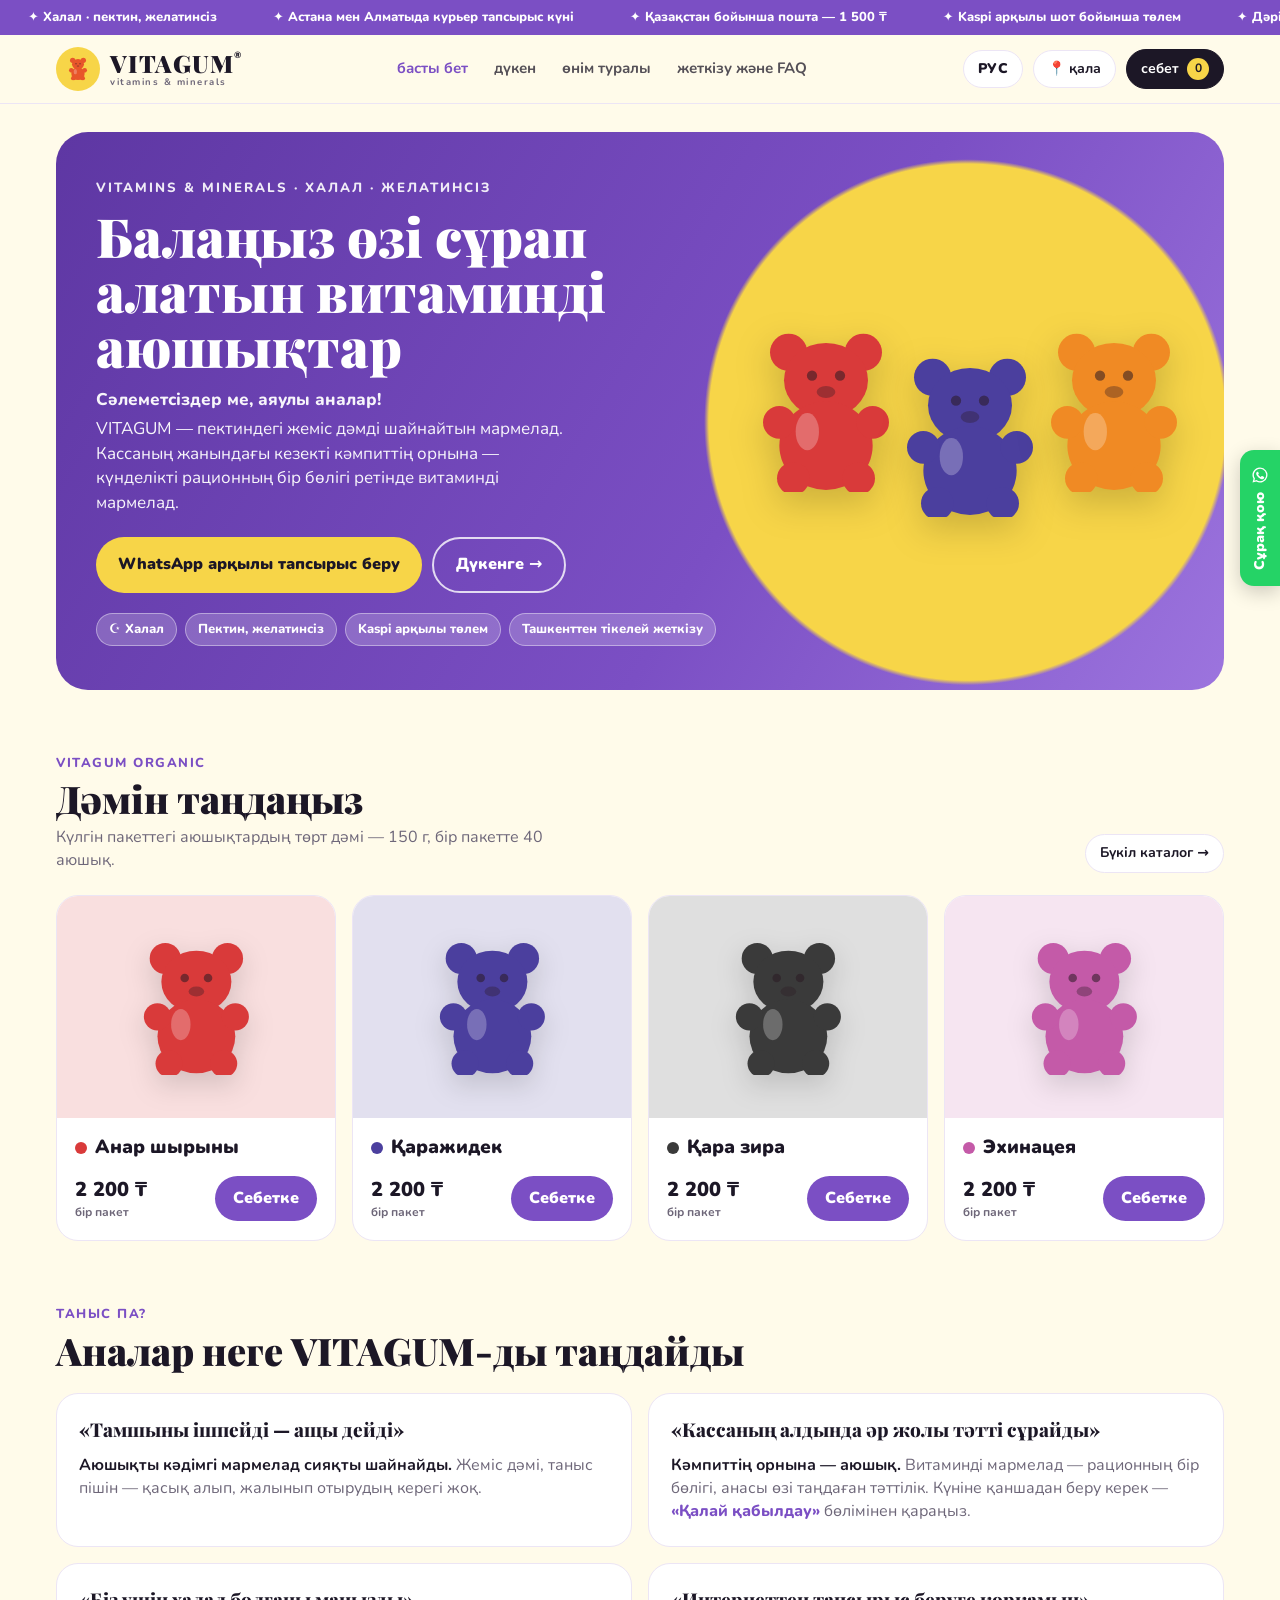
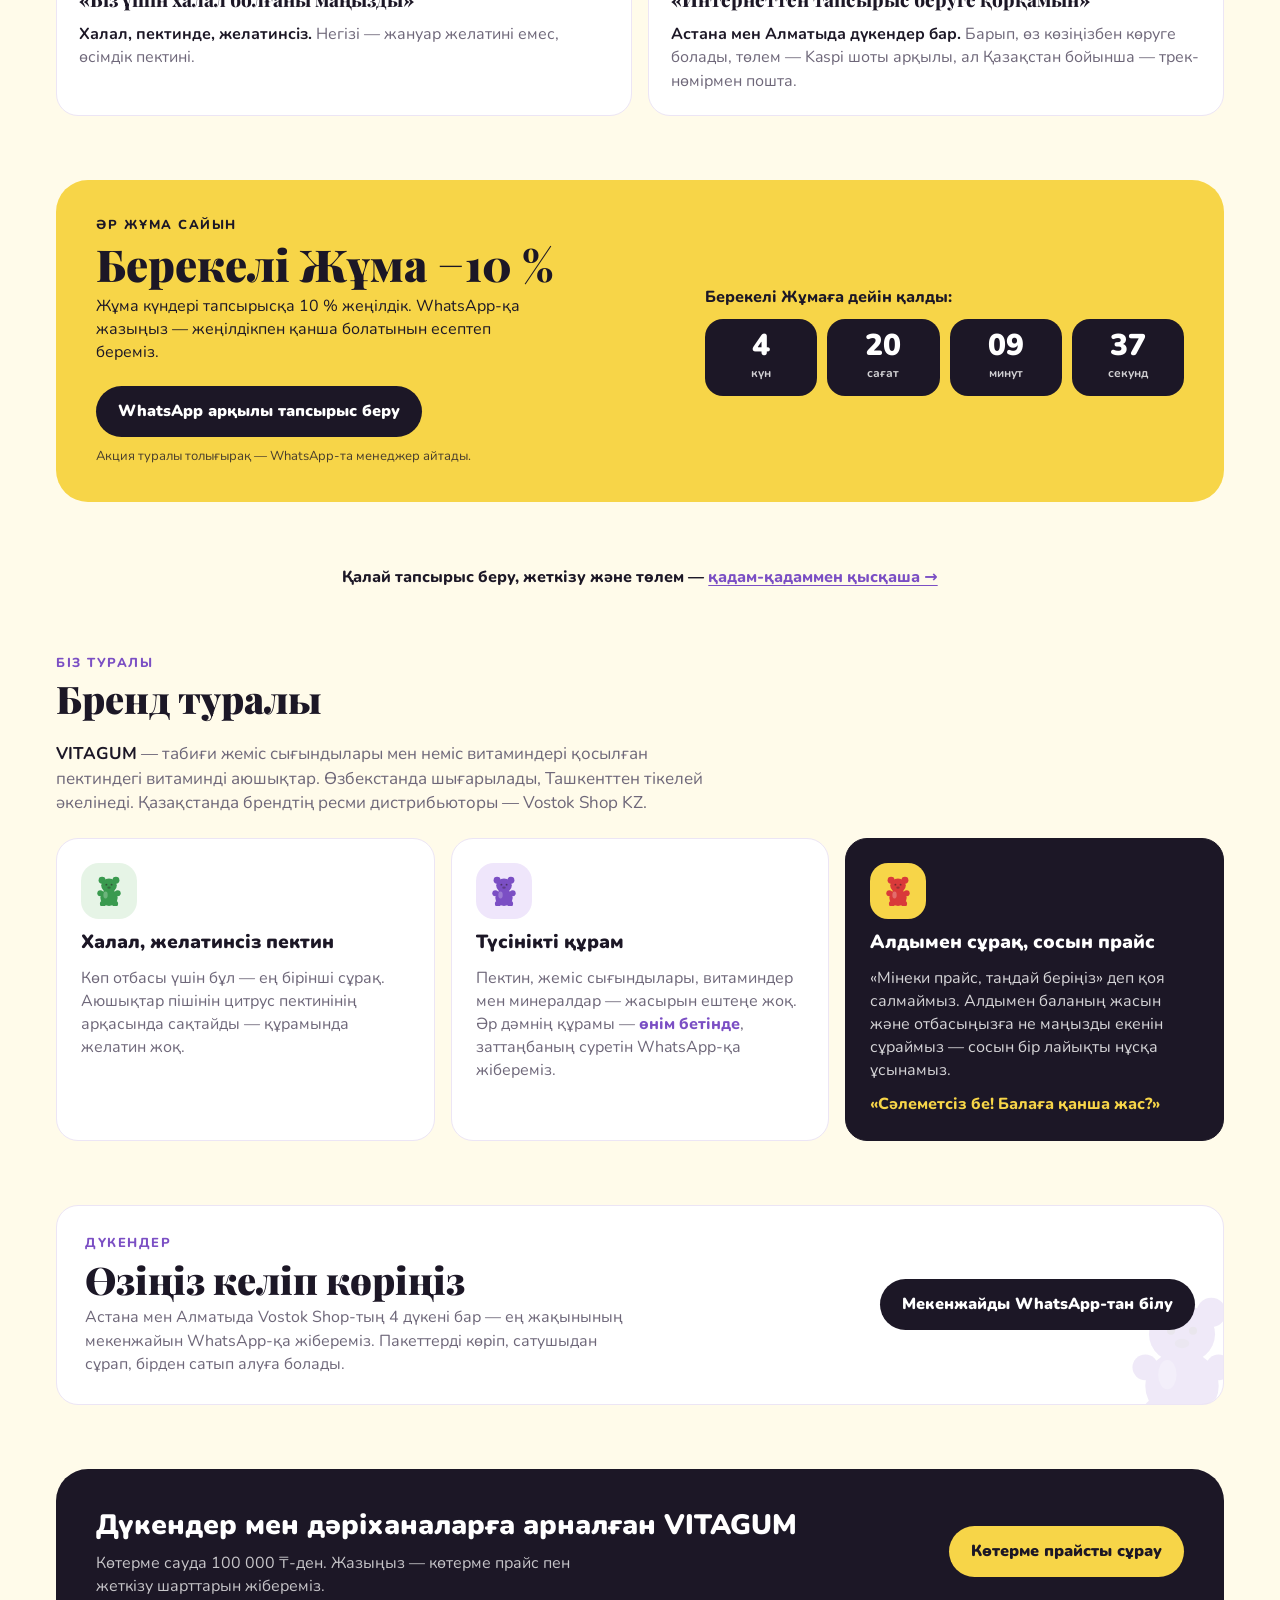
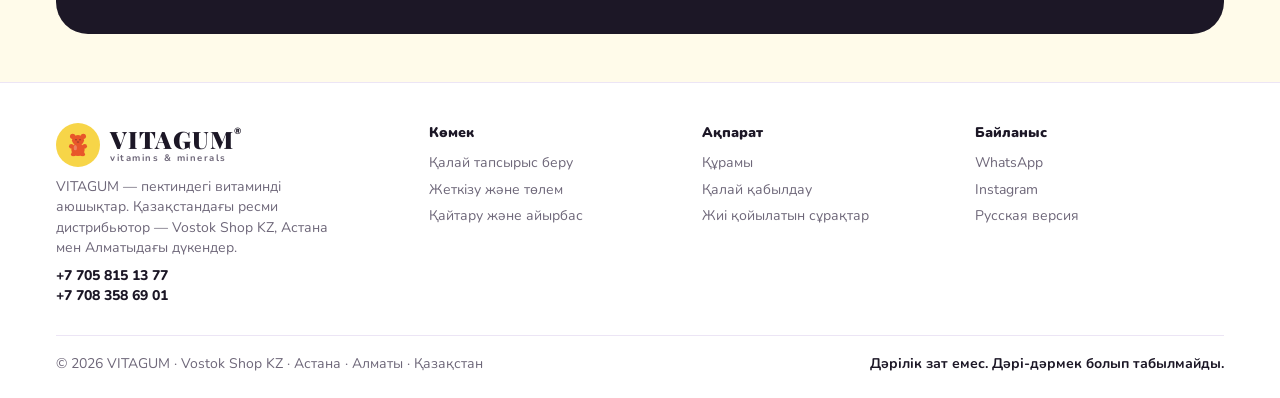
==== kk/index.html @ e96830af "Publish VITAGUM site Co-Authored-By: Claude Opus 5.5 <noreply@anthropic.com>" ====
<!doctype html>
<html lang="kk">
<head>
<meta charset="utf-8">
<meta name="viewport" content="width=device-width, initial-scale=1">
<title>VITAGUM — витаминді аюшықтар, халал, желатинсіз</title>
<meta name="description" content="VITAGUM — пектиндегі халал витаминді мармелад, желатинсіз. Астана мен Алматыда дүкендер, Қазақстан бойынша жеткізу, Kaspi арқылы төлем, тапсырыс WhatsApp арқылы.">
<link rel="preconnect" href="https://fonts.googleapis.com">
<link href="https://fonts.googleapis.com/css2?family=Nunito:wght@400;600;800;900&family=Playfair+Display:wght@800;900&display=swap" rel="stylesheet">
<link rel="stylesheet" href="../assets/styles.css">
<script>if('IntersectionObserver' in window&&!matchMedia('(prefers-reduced-motion: reduce)').matches)document.documentElement.classList.add('js')</script>
<style>
  .home{--sec-gap:64px;--soft:#fff;--chk:var(--green)}
  .sec{margin:var(--sec-gap) 0}
  .sec-h{display:flex;justify-content:space-between;align-items:flex-end;gap:12px;flex-wrap:wrap;margin-bottom:22px}
  .sec-h h2{font-size:clamp(26px,4vw,38px);font-weight:900;line-height:1.1}
  .sec-h p{color:var(--muted);max-width:520px;margin-top:6px}
  .kk{display:block;font-weight:800;font-size:13px;letter-spacing:1.5px;text-transform:uppercase;color:var(--brand);margin-bottom:6px}

  /* hero */
  .home .hero{background:radial-gradient(circle at 78% 52%,var(--accent) 0 27%,transparent 27.5%),linear-gradient(120deg,var(--brand-dark) 0%,var(--brand) 60%,#9c74de 100%)}
  .hero .kz{font-weight:800;opacity:.95;margin-bottom:4px}
  .cta{display:flex;flex-wrap:wrap;gap:10px;margin-top:22px}
  .btn{display:inline-flex;align-items:center;gap:8px;font-weight:900;padding:14px 22px;border-radius:99px;transition:transform .2s,background .2s}
  .btn:hover{transform:translateY(-2px)}
  .btn-y{background:var(--accent);color:var(--ink)}
  .btn-o{border:2px solid rgba(255,255,255,.8);color:#fff}
  .btn-o:hover{background:rgba(255,255,255,.12)}
  .btn-d{background:var(--ink);color:#fff}
  .home .hero-art{position:relative;min-height:240px;align-items:center}
  .home .hero-art svg{width:clamp(80px,11vw,140px)}
  .home .hero-art svg:nth-child(2){margin-top:50px}

  /* вкусы */
  .flv{display:grid;grid-template-columns:repeat(4,1fr);gap:16px}
  .fc{background:var(--card);border:1px solid var(--line);border-radius:var(--radius);overflow:hidden;display:flex;flex-direction:column}
  .fc .sw{aspect-ratio:1/.8;display:grid;place-items:center;background:color-mix(in srgb,var(--c) 16%,#fff)}
  .fc .sw svg{width:42%;filter:drop-shadow(0 10px 14px rgba(0,0,0,.15));transition:transform .3s}
  .fc:hover .sw svg{transform:rotate(-6deg) scale(1.05)}
  .fc .bd{padding:16px 18px 18px;display:flex;flex-direction:column;gap:4px;flex:1}
  .fc h3{font-size:19px;font-weight:900;display:flex;align-items:center;gap:8px}
  .fc h3 i{width:12px;height:12px;border-radius:50%;background:var(--c);flex:none}
  .fc .price{font-size:20px}
  .fc .row{gap:8px;flex-wrap:wrap}

  /* боль → решение */
  .why{display:grid;grid-template-columns:repeat(2,1fr);gap:16px}
  .pr{background:var(--card);border:1px solid var(--line);border-radius:var(--radius);padding:22px}
  .pr q{display:block;font-family:'Playfair Display',Georgia,serif;font-weight:800;font-size:19px;quotes:"«" "»";color:var(--ink)}
  .pr p{margin-top:10px;color:var(--muted)}
  .pr p b{color:var(--ink)}
  .pr .arr{display:inline-block;margin-top:12px;font-weight:900;color:var(--green)}

  /* промо */
  .promo{background:var(--accent);color:var(--ink);border-radius:32px;padding:36px 40px;display:grid;grid-template-columns:1.1fr .9fr;gap:24px;align-items:center;position:relative;overflow:hidden}
  .promo h2{font-size:clamp(28px,4.4vw,44px);font-weight:900;line-height:1.05}
  .promo p{margin-top:8px;max-width:460px}
  .promo .note{font-size:13px;margin-top:10px;opacity:.8}
  .timer{display:flex;gap:10px;flex-wrap:wrap}
  .timer div{background:var(--ink);color:#fff;border-radius:18px;min-width:72px;padding:12px 10px;text-align:center;flex:1}
  .timer b{display:block;font-size:30px;font-weight:900;font-variant-numeric:tabular-nums;line-height:1}
  .timer span{font-size:12px;font-weight:700;opacity:.8}
  .tlabel{font-weight:800;margin-bottom:10px}

  /* как заказать — одна строка */
  .order-line{margin:28px 0 0;text-align:center;font-weight:800}
  .order-line a{color:var(--brand);text-decoration:underline;text-underline-offset:3px}

  /* о бренде */
  .about{scroll-margin-top:96px}
  .about .lead{color:var(--muted);font-size:17px;max-width:680px}
  .about .lead b{color:var(--ink)}
  .vals{display:grid;grid-template-columns:repeat(3,1fr);gap:16px;margin-top:22px}
  .val{border-radius:var(--radius);padding:24px;display:flex;flex-direction:column;gap:10px;border:1px solid var(--line);background:var(--card)}
  .val .vi{width:56px;height:56px;border-radius:18px;display:grid;place-items:center}
  .val .vi svg{width:26px}
  .val h3{font-size:19px;font-weight:900}
  .val p{color:var(--muted)}
  .val.dark{background:var(--ink);color:#fff;border-color:var(--ink)}
  .val.dark p{color:rgba(255,255,255,.82)}
  .val.dark q{display:block;font-weight:800;color:var(--accent);quotes:"«" "»"}

  /* магазины */
  .store{background:var(--card);border:1px solid var(--line);border-radius:var(--radius);padding:28px;display:flex;gap:18px;align-items:center;justify-content:space-between;flex-wrap:wrap;position:relative;overflow:hidden}
  .store h2{font-size:clamp(26px,4vw,38px);font-weight:900;line-height:1.1}
  .store p{color:var(--muted);margin-top:6px;max-width:560px}
  .store .btn{position:relative;z-index:1}
  .store .ghost{position:absolute;right:-14px;bottom:-18px;width:110px;opacity:.12}

  /* мягкие появления — только если движение разрешено */
  @media (prefers-reduced-motion:no-preference){
    .js .rv{opacity:0;transform:translateY(18px);transition:opacity .6s ease,transform .6s ease}
    .js .rv.in{opacity:1;transform:none}
  }

  @media (max-width:900px){
    .flv{grid-template-columns:repeat(2,1fr)}
    .vals{grid-template-columns:1fr}
    .promo{grid-template-columns:1fr;padding:30px 24px}
    .home .hero-art{min-height:170px}
    .home .hero{background:radial-gradient(circle at 50% 84%,var(--accent) 0 21%,transparent 21.5%),linear-gradient(120deg,var(--brand-dark) 0%,var(--brand) 60%,#9c74de 100%)}
  }
  @media (max-width:640px){
    .home{--sec-gap:48px}
    .why{grid-template-columns:1fr}
    .store{padding:22px}
    .store .btn{flex:1 1 auto;justify-content:center}
    .home .hero{padding:28px 20px;border-radius:26px}
    .cta .btn{flex:1 1 auto;justify-content:center}
  }
  @media (max-width:420px){
    .flv{gap:10px}
    .fc .bd{padding:12px}
    .fc h3{font-size:16px}
    .fc .add{width:100%;padding:10px 12px}
    .timer div{min-width:0;padding:10px 6px}
    .timer b{font-size:24px}
  }
</style>
</head>
<body>
<div id="vg-header" data-active="home"></div>

<main class="wrap home">
  <!-- 1. Hero -->
  <section class="hero" aria-labelledby="heroT">
    <div>
      <small>vitamins &amp; minerals · халал · желатинсіз</small>
      <h1 id="heroT">Балаңыз өзі сұрап алатын витаминді аюшықтар</h1>
      <p class="kz">Сәлеметсіздер ме, аяулы аналар!</p>
      <p>VITAGUM — пектиндегі жеміс дәмді шайнайтын мармелад. Кассаның жанындағы кезекті кәмпиттің орнына — күнделікті рационның бір бөлігі ретінде витаминді мармелад.</p>
      <div class="cta">
        <a class="btn btn-y wa-dyn" href="#" target="_blank" rel="noopener" data-text="Сәлеметсіз бе! VITAGUM тапсырыс бергім келеді.">WhatsApp арқылы тапсырыс беру</a>
        <a class="btn btn-o" href="shop.html">Дүкенге →</a>
      </div>
      <div class="badges">
        <span>☪ Халал</span><span>Пектин, желатинсіз</span><span>Kaspi арқылы төлем</span><span>Ташкенттен тікелей жеткізу</span>
      </div>
    </div>
    <div class="hero-art" aria-hidden="true">
      <svg viewBox="0 0 60 70"><use href="#bear" fill="#d93a3a"/></svg>
      <svg viewBox="0 0 60 70"><use href="#bear" fill="#4b3f9e"/></svg>
      <svg viewBox="0 0 60 70"><use href="#bear" fill="#f08a24"/></svg>
    </div>
  </section>

  <!-- 2. Вкусы -->
  <section class="sec rv" aria-labelledby="flT">
    <div class="sec-h">
      <div><span class="kk">VITAGUM Organic</span><h2 id="flT" class="serif">Дәмін таңдаңыз</h2>
        <p>Күлгін пакеттегі аюшықтардың төрт дәмі — <span id="orgPack">150 г, бір пакетте 40 аюшық</span>.</p></div>
      <a class="pill" href="shop.html">Бүкіл каталог →</a>
    </div>
    <div class="flv" id="flv"></div>
  </section>

  <!-- 3. Почему мамы -->
  <section class="sec rv" aria-labelledby="whyT">
    <div class="sec-h"><div><span class="kk">Таныс па?</span><h2 id="whyT" class="serif">Аналар неге VITAGUM-ды таңдайды</h2></div></div>
    <div class="why">
      <article class="pr"><q>Тамшыны ішпейді — ащы дейді</q>
        <p><b>Аюшықты кәдімгі мармелад сияқты шайнайды.</b> Жеміс дәмі, таныс пішін — қасық алып, жалынып отырудың керегі жоқ.</p></article>
      <article class="pr"><q>Кассаның алдында әр жолы тәтті сұрайды</q>
        <p><b>Кәмпиттің орнына — аюшық.</b> Витаминді мармелад — рационның бір бөлігі, анасы өзі таңдаған тәттілік. Күніне қаншадан беру керек — <a href="product.html#how" style="color:var(--brand);font-weight:800">«Қалай қабылдау»</a> бөлімінен қараңыз.</p></article>
      <article class="pr"><q>Біз үшін халал болғаны маңызды</q>
        <p><b>Халал, пектинде, желатинсіз.</b> Негізі — жануар желатині емес, өсімдік пектині.</p></article>
      <article class="pr"><q>Интернеттен тапсырыс беруге қорқамын</q>
        <p><b>Астана мен Алматыда дүкендер бар.</b> Барып, өз көзіңізбен көруге болады, төлем — Kaspi шоты арқылы, ал Қазақстан бойынша — трек-нөмірмен пошта.</p></article>
    </div>
  </section>

  <!-- 4. Промо -->
  <section class="sec promo rv" aria-labelledby="prT">
    <div>
      <span class="kk" style="color:var(--ink)">Әр жұма сайын</span>
      <h2 id="prT" class="serif">Берекелі Жұма −10 %</h2>
      <p>Жұма күндері тапсырысқа 10 % жеңілдік. WhatsApp-қа жазыңыз — жеңілдікпен қанша болатынын есептеп береміз.</p>
      <div class="cta"><a class="btn btn-d wa-dyn" href="#" target="_blank" rel="noopener" data-text="Сәлеметсіз бе! «Берекелі Жұма» −10 % жеңілдігімен VITAGUM тапсырыс бергім келеді.">WhatsApp арқылы тапсырыс беру</a></div>
      <p class="note">Акция туралы толығырақ — WhatsApp-та менеджер айтады.</p>
    </div>
    <div>
      <div class="tlabel" id="tLabel">Берекелі Жұмаға дейін қалды:</div>
      <div class="timer" role="timer" aria-labelledby="tLabel">
        <div><b id="tD">0</b><span id="tDw">күн</span></div>
        <div><b id="tH">00</b><span>сағат</span></div>
        <div><b id="tM">00</b><span>минут</span></div>
        <div><b id="tS">00</b><span>секунд</span></div>
      </div>
    </div>
  </section>

  <p class="order-line rv">Қалай тапсырыс беру, жеткізу және төлем — <a href="info.html#order">қадам-қадаммен қысқаша →</a></p>

  <!-- 5. О бренде -->
  <section class="sec about rv" id="about" aria-labelledby="abT">
    <div class="sec-h"><div><span class="kk">Біз туралы</span><h2 id="abT" class="serif">Бренд туралы</h2></div></div>
    <p class="lead"><b>VITAGUM</b> — табиғи жеміс сығындылары мен неміс витаминдері қосылған пектиндегі витаминді аюшықтар. Өзбекстанда шығарылады, Ташкенттен тікелей әкелінеді. Қазақстанда брендтің ресми дистрибьюторы — Vostok Shop KZ.</p>
    <div class="vals">
      <div class="val">
        <span class="vi" style="background:#e6f4e6" data-bear="#3a9a4f" aria-hidden="true"></span>
        <h3>Халал, желатинсіз пектин</h3>
        <p>Көп отбасы үшін бұл — ең бірінші сұрақ. Аюшықтар пішінін цитрус пектинінің арқасында сақтайды — құрамында желатин жоқ.</p>
      </div>
      <div class="val">
        <span class="vi" style="background:#efe6fb" data-bear="#7b4fc4" aria-hidden="true"></span>
        <h3>Түсінікті құрам</h3>
        <p>Пектин, жеміс сығындылары, витаминдер мен минералдар — жасырын ештеңе жоқ. Әр дәмнің құрамы — <a href="product.html#composition" style="color:var(--brand);font-weight:800">өнім бетінде</a>, заттаңбаның суретін WhatsApp-қа жібереміз.</p>
      </div>
      <div class="val dark">
        <span class="vi" style="background:var(--accent)" data-bear="#d93a3a" aria-hidden="true"></span>
        <h3>Алдымен сұрақ, сосын прайс</h3>
        <p>«Мінеки прайс, таңдай беріңіз» деп қоя салмаймыз. Алдымен баланың жасын және отбасыңызға не маңызды екенін сұраймыз — сосын бір лайықты нұсқа ұсынамыз.</p>
        <q>Сәлеметсіз бе! Балаға қанша жас?</q>
      </div>
    </div>
  </section>

  <!-- 6. Магазины -->
  <section class="sec store rv" aria-labelledby="stT">
    <div><span class="kk">Дүкендер</span><h2 id="stT" class="serif">Өзіңіз келіп көріңіз</h2>
      <p>Астана мен Алматыда Vostok Shop-тың 4 дүкені бар — ең жақынының мекенжайын WhatsApp-қа жібереміз. Пакеттерді көріп, сатушыдан сұрап, бірден сатып алуға болады.</p></div>
    <a class="btn btn-d wa-dyn" href="#" target="_blank" rel="noopener" data-text="Сәлеметсіз бе! VITAGUM бар ең жақын дүкеннің мекенжайын айтып жібересіз бе?">Мекенжайды WhatsApp-тан білу</a>
    <svg class="ghost" viewBox="0 0 60 70" aria-hidden="true"><use href="#bear" fill="#7b4fc4"/></svg>
  </section>

  <!-- 7. Опт -->
  <section class="b2b rv" aria-labelledby="b2bT">
    <div><h3 id="b2bT">Дүкендер мен дәріханаларға арналған VITAGUM</h3><p>Көтерме сауда 100 000 ₸-ден. Жазыңыз — көтерме прайс пен жеткізу шарттарын жібереміз.</p></div>
    <a href="#" class="wa-dyn" target="_blank" rel="noopener" data-text="Сәлеметсіз бе! VITAGUM көтерме бағасы қызықтырады, прайс жіберіңізші.">Көтерме прайсты сұрау</a>
  </section>
</main>

<div id="vg-footer"></div>
<script src="../assets/data.js"></script>
<script src="../assets/app.js"></script>
<script>
(function(){
  const $ = s=>document.querySelector(s);
  const org = VG.prodOf('org');

  // 2. карточки вкусов
  if(org.weight) $('#orgPack').textContent = `${org.weight}${org.pcs?`, бір пакетте ${org.pcs} аюшық`:''}`;
  $('#flv').innerHTML = org.flavors.map(([,c],i)=>{ const n=VG.flavName(org,i); return `
    <article class="fc" style="--c:${c}">
      <a class="sw" href="product.html?id=org&amp;f=${i}" aria-label="${org.name} — ${n}">${VG.bear(c)}</a>
      <div class="bd">
        <h3><i aria-hidden="true"></i>${n}</h3>
        <div class="row">
          <div class="price">${org.price!=null?VG.fmt(org.price):VG.t('priceAsk')}<small>${VG.tp(org,'priceNote')||''}</small></div>
          <button class="add" data-fi="${i}" aria-label="Себетке: ${n}">Себетке</button>
        </div>
      </div>
    </article>`}).join('');
  document.querySelectorAll('[data-bear]').forEach(el=>{ el.innerHTML = VG.bear(el.dataset.bear); });
  $('#flv').addEventListener('click',e=>{
    const b=e.target.closest('[data-fi]'); if(!b) return;
    VG.add('org', +b.dataset.fi);
    b.textContent='✓ Қосылды'; setTimeout(()=>b.textContent='Себетке',900);
  });

  // 4. таймер до ближайшей пятницы 00:00 по Asia/Almaty (UTC+5)
  const OFF=5*3600e3, DAY=864e5;
  function tick(){
    const now=Date.now(), loc=new Date(now+OFF);            // «местное» время Алматы в UTC-полях
    const dow=loc.getUTCDay(), midnight=Date.UTC(loc.getUTCFullYear(),loc.getUTCMonth(),loc.getUTCDate());
    const isFri=dow===5;
    const target=(isFri? midnight+DAY : midnight+((5-dow+7)%7)*DAY) - OFF; // пятница: считаем до конца дня
    let s=Math.max(0,Math.floor((target-now)/1000));
    $('#tLabel').textContent = isFri ? 'Бүгін Берекелі Жұма! Акция аяқталғанша:' : 'Берекелі Жұмаға дейін қалды:';
    const p=n=>String(n).padStart(2,'0');
    const d=Math.floor(s/86400); s%=86400;
    $('#tD').textContent=d; $('#tDw').textContent='күн'; // в казахском множественное число после числа не нужно
    $('#tH').textContent=p(Math.floor(s/3600)); s%=3600;
    $('#tM').textContent=p(Math.floor(s/60));
    $('#tS').textContent=p(s%60);
  }
  tick(); setInterval(tick,1000);

  // мягкие появления при скролле
  if(document.documentElement.classList.contains('js')){
    const io=new IntersectionObserver(es=>es.forEach(en=>{if(en.isIntersecting){en.target.classList.add('in');io.unobserve(en.target)}}),{threshold:.12,rootMargin:'0px 0px -40px 0px'});
    document.querySelectorAll('.rv').forEach(el=>io.observe(el));
  }
})();
</script>
<!-- TODO:
- Условия «Берекелі Жұма» (на какие товары, суммируется ли с другими скидками) — уточнить у заказчика.
- Адреса и часы работы 4 магазинов Vostok Shop (Астана, Алматы) — после подтверждения можно вывести на главной.
- Реальные отзывы (хайлайт «ОТЗЫВ VITAGUM» в Instagram) — вернуть блок отзывов, когда будут разрешения на публикацию.
- Цена 2 200 ₸ за Organic — со слов блогера, сверить.
- Возраст: бриф «от 2 лет» vs liki.uz «старше 7 лет» — сверить с этикеткой для РК.
- Документ о халяль-статусе (номер, орган) — уточнить.
-->
</body>
</html>

<!-- KK: перевод проверить носителем языка -->
---- assets/styles.css ----
/* ===== Бренд: поменяйте цвета здесь под фирменный стиль VitaGum ===== */
:root{
  /* по Instagram @vitagum.kz: жёлтый круг логотипа, фиолетовые пачки Organic, чёрный шрифт с засечками */
  --brand:#7b4fc4;      /* фиолетовый (упаковка Organic) */
  --brand-dark:#5e37a3;
  --accent:#f7d548;     /* жёлтый (фон логотипа) */
  --green:#3a9a4f;      /* халяль / органик */
  --cream:#fffbea;
  --ink:#1c1726;
  --muted:#6e6779;
  --line:#ece5f5;
  --card:#ffffff;
  --radius:22px;
}
*{box-sizing:border-box;margin:0;padding:0}
body{font-family:'Nunito',system-ui,sans-serif;background:var(--cream);color:var(--ink);line-height:1.45}
a{color:inherit;text-decoration:none}
button{font:inherit;cursor:pointer;border:0;background:none;color:inherit}
.wrap{max-width:1200px;margin:0 auto;padding:0 16px}

/* бегущая строка */
.marquee{background:var(--brand);color:#fff;font-weight:800;font-size:13px;overflow:hidden;white-space:nowrap}
.marquee div{display:inline-block;padding:8px 0;animation:mq 30s linear infinite}
.marquee span{margin:0 28px}
@keyframes mq{from{transform:translateX(0)}to{transform:translateX(-50%)}}

/* шапка */
header{position:sticky;top:0;z-index:20;background:color-mix(in srgb,var(--cream) 92%,transparent);backdrop-filter:blur(10px);border-bottom:1px solid var(--line)}
.hdr{display:flex;align-items:center;justify-content:space-between;height:68px;gap:16px}
.logo{display:flex;align-items:center;gap:10px}
.logo .mark{width:44px;height:44px;border-radius:50%;background:var(--accent);display:grid;place-items:center;flex:none}
.logo .mark svg{width:20px}
.logo .wm{display:flex;flex-direction:column;line-height:1}
.logo .wm b{font-family:'Playfair Display',Georgia,serif;font-weight:900;font-size:24px;letter-spacing:1px;color:var(--ink)}
.logo .wm b sup{font-size:9px;font-family:Nunito,sans-serif;vertical-align:top}
.logo .wm small{font-size:9.5px;letter-spacing:1.5px;color:var(--muted);font-weight:700;margin-top:2px}
.serif{font-family:'Playfair Display',Georgia,serif}
.flav{display:flex;flex-wrap:wrap;gap:6px;margin:6px 0}
.flav button{font-size:12px;font-weight:800;border:1.5px solid var(--line);border-radius:99px;padding:5px 10px;display:flex;align-items:center;gap:5px}
.flav button i{width:10px;height:10px;border-radius:50%}
.flav button.on{border-color:var(--ink);background:var(--ink);color:#fff}
nav.main{display:flex;gap:26px;font-weight:700;font-size:15px}
nav.main a{opacity:.75} nav.main a.on,nav.main a:hover{opacity:1;color:var(--brand)}
.hdr-r{display:flex;align-items:center;gap:10px}
.pill{border:1.5px solid var(--line);border-radius:99px;padding:8px 14px;font-weight:700;font-size:14px;background:#fff}
.cart-btn{background:var(--ink);color:#fff;border-color:var(--ink);display:flex;gap:8px;align-items:center}
.cart-btn em{font-style:normal;background:var(--accent);color:var(--ink);border-radius:99px;min-width:22px;height:22px;display:grid;place-items:center;font-size:12px}
.burger{display:none}

/* hero */
.hero h1{font-family:'Playfair Display',Georgia,serif}
.hero{margin:28px 0 8px;border-radius:32px;background:radial-gradient(circle at 85% 50%,var(--accent) 0 30%,transparent 31%),linear-gradient(120deg,var(--brand-dark) 0%,var(--brand) 60%,#9c74de 100%);color:#fff;padding:44px 40px;display:grid;grid-template-columns:1.2fr .8fr;gap:20px;align-items:center;overflow:hidden;position:relative}
.hero small{font-weight:800;letter-spacing:2px;text-transform:uppercase;opacity:.9}
.hero h1{font-size:clamp(32px,5vw,54px);line-height:1.02;font-weight:900;margin:10px 0 14px}
.hero p{font-size:17px;max-width:480px;opacity:.95}
.badges{display:flex;flex-wrap:wrap;gap:8px;margin-top:20px}
.badges span{background:rgba(255,255,255,.2);border:1px solid rgba(255,255,255,.4);padding:6px 12px;border-radius:99px;font-weight:800;font-size:13px}
.hero-art{display:flex;justify-content:center;gap:4px}
.hero-art svg{width:110px;height:auto;filter:drop-shadow(0 12px 18px rgba(0,0,0,.18));animation:bob 3s ease-in-out infinite}
.hero-art svg:nth-child(2){animation-delay:.4s;margin-top:30px}
.hero-art svg:nth-child(3){animation-delay:.8s}
@keyframes bob{50%{transform:translateY(-10px) rotate(-3deg)}}

/* хлебные крошки + сортировка */
.bar{display:flex;justify-content:space-between;align-items:center;gap:12px;margin:30px 0 18px;flex-wrap:wrap}
.crumbs{color:var(--muted);font-weight:700;font-size:14px}
.crumbs a:hover{color:var(--brand)}
.bar h2{font-size:30px;font-weight:900;margin-top:4px}
.tools{display:flex;gap:10px;flex-wrap:wrap}
.chips{display:flex;gap:6px;flex-wrap:wrap}
.chip{border:1.5px solid var(--line);background:#fff;border-radius:99px;padding:8px 14px;font-weight:800;font-size:13px}
.chip.on{background:var(--ink);color:#fff;border-color:var(--ink)}
select{font:inherit;font-weight:700;border:1.5px solid var(--line);border-radius:99px;padding:8px 14px;background:#fff}

/* карточки */
.grid{display:grid;grid-template-columns:repeat(3,1fr);gap:20px}
.card{background:var(--card);border-radius:var(--radius);overflow:hidden;border:1px solid var(--line);display:flex;flex-direction:column;transition:transform .2s,box-shadow .2s}
.card:hover{transform:translateY(-4px);box-shadow:0 18px 40px -20px rgba(123,79,196,.4)}
.ph{aspect-ratio:1/.85;display:grid;place-items:center;position:relative}
.ph svg{width:46%}
.tag{position:absolute;top:14px;left:14px;background:#fff;color:var(--brand);font-weight:900;font-size:12px;padding:5px 10px;border-radius:99px}
.tag.g{color:var(--green)}
.body{padding:18px 20px 20px;display:flex;flex-direction:column;gap:6px;flex:1}
.body h3{font-size:20px;font-weight:900}
.desc{color:var(--muted);font-size:14px}
.dots{display:flex;gap:6px;margin:6px 0}
.dots i{width:16px;height:16px;border-radius:50%;border:2px solid #fff;box-shadow:0 0 0 1px var(--line)}
.row{display:flex;justify-content:space-between;align-items:center;margin-top:auto;padding-top:10px}
.price{font-size:22px;font-weight:900}
.price small{font-size:12px;color:var(--muted);font-weight:700;display:block}
.add{background:var(--brand);color:#fff;font-weight:900;padding:11px 18px;border-radius:99px;transition:background .2s}
.add:hover{background:var(--brand-dark)}
.add.ask{background:var(--green)}

/* преимущества */
.feats{display:grid;grid-template-columns:repeat(4,1fr);gap:14px;margin:48px 0}
.feat{background:#fff;border:1px solid var(--line);border-radius:var(--radius);padding:20px}
.feat b{display:block;font-size:17px;font-weight:900;margin:8px 0 4px}
.feat span{color:var(--muted);font-size:14px}
.feat .ic{font-size:26px}

/* опт */
.b2b{background:var(--ink);color:#fff;border-radius:32px;padding:36px 40px;display:flex;justify-content:space-between;align-items:center;gap:20px;flex-wrap:wrap;margin-bottom:48px}
.b2b h3{font-size:28px;font-weight:900}
.b2b p{opacity:.75;max-width:520px;margin-top:6px}
.b2b a{background:var(--accent);color:var(--ink);font-weight:900;padding:14px 22px;border-radius:99px}

/* футер */
footer{background:#fff;border-top:1px solid var(--line);padding:40px 0 24px;font-size:14px}
.fgrid{display:grid;grid-template-columns:1.4fr 1fr 1fr 1fr;gap:24px}
footer h4{font-weight:900;margin-bottom:10px}
footer li{list-style:none;margin:6px 0;color:var(--muted)}
footer li a:hover{color:var(--brand)}
.legal{margin-top:28px;padding-top:18px;border-top:1px solid var(--line);color:var(--muted);display:flex;justify-content:space-between;flex-wrap:wrap;gap:8px}
.legal b{color:var(--ink)}

/* модалка города и корзина */
.ov{position:fixed;inset:0;background:rgba(43,26,36,.45);z-index:40;display:none}
.ov.show{display:block}
.modal{position:fixed;left:50%;top:50%;transform:translate(-50%,-50%);background:#fff;border-radius:28px;padding:30px;width:min(420px,92vw);z-index:50;display:none;text-align:center}
.modal.show{display:block}
.modal h3{font-size:24px;font-weight:900;margin-bottom:6px}
.modal p{color:var(--muted);margin-bottom:18px}
.modal button{display:block;width:100%;margin:8px 0;padding:14px;border-radius:16px;border:1.5px solid var(--line);font-weight:800}
.modal button:hover{border-color:var(--brand);color:var(--brand)}
.drawer{position:fixed;top:0;right:0;height:100%;width:min(420px,100vw);background:#fff;z-index:50;transform:translateX(100%);transition:transform .3s;display:flex;flex-direction:column}
.drawer.show{transform:none}
.dh{display:flex;justify-content:space-between;align-items:center;padding:20px;border-bottom:1px solid var(--line)}
.dh h3{font-size:22px;font-weight:900}
.items{flex:1;overflow:auto;padding:10px 20px}
.it{display:flex;gap:12px;align-items:center;padding:12px 0;border-bottom:1px solid var(--line)}
.it .sw{width:52px;height:52px;border-radius:14px;display:grid;place-items:center;flex:none}
.it .sw svg{width:30px}
.it div{flex:1}
.it b{display:block}
.qty{display:flex;align-items:center;gap:8px;font-weight:800}
.qty button{width:28px;height:28px;border-radius:50%;border:1.5px solid var(--line)}
.empty{text-align:center;color:var(--muted);padding:60px 0}
.df{padding:20px;border-top:1px solid var(--line)}
.df .sum{display:flex;justify-content:space-between;font-weight:900;font-size:20px;margin-bottom:4px}
.df .note{color:var(--muted);font-size:13px;margin-bottom:14px}
.wa{display:block;text-align:center;background:#25d366;color:#fff;font-weight:900;padding:15px;border-radius:16px}
.wa[aria-disabled=true]{opacity:.4;pointer-events:none}

@media (max-width:900px){
  .grid{grid-template-columns:repeat(2,1fr)}
  .feats{grid-template-columns:repeat(2,1fr)}
  .fgrid{grid-template-columns:1fr 1fr}
  .hero{grid-template-columns:1fr;padding:32px 24px}
  .hero-art svg{width:80px}
  nav.main{display:none}
}
@media (max-width:560px){
  .grid{grid-template-columns:1fr}
  .city-btn{display:none}
  .b2b{padding:28px 22px}
}

/* мобильное меню */
@media (max-width:900px){
  .burger{display:block;padding:8px 12px}
  nav.main.open{display:flex;flex-direction:column;gap:0;position:absolute;top:68px;left:0;right:0;background:var(--cream);border-bottom:1px solid var(--line);padding:8px 16px 14px;z-index:30}
  nav.main.open a{padding:12px 0;border-bottom:1px solid var(--line);opacity:1}
}
@media (max-width:560px){ .logo .wm small{display:none} .logo .wm b{font-size:20px} }
:focus-visible{outline:3px solid var(--brand);outline-offset:2px;border-radius:8px}
@media (prefers-reduced-motion:reduce){*{animation:none!important;transition:none!important}}

.todo{display:inline-block;background:#fff3c4;color:#7a5b00;border:1px dashed #e0b400;border-radius:6px;padding:0 6px;font-size:.85em;font-weight:700}

/* ===== v2: доработки по ресёрчу CapRoyal ===== */
body{text-size-adjust:100%;-webkit-text-size-adjust:100%}
button,a{touch-action:manipulation}
body.locked{position:fixed;left:0;right:0;overflow:hidden}
header{transition:transform .25s} header.hide{transform:translateY(-100%)}
/* плавные окна */
.ov{display:block;opacity:0;visibility:hidden;transition:opacity .3s,visibility .3s}
.ov.show{opacity:1;visibility:visible}
.modal{display:block;opacity:0;visibility:hidden;transform:translate(-50%,-46%);transition:opacity .35s,transform .35s,visibility .35s}
.modal.show{opacity:1;visibility:visible;transform:translate(-50%,-50%)}
.modal button{min-height:50px}
.modal button small{display:block;font-weight:600;font-size:12px;color:var(--muted);margin-top:2px}
.modal button:first-of-type{background:var(--brand);color:#fff;border-color:var(--brand)}
.modal button:first-of-type small{color:rgba(255,255,255,.8)}
.drawer{transition:transform .4s cubic-bezier(.2,.7,.2,1);overscroll-behavior:contain}
.items{overscroll-behavior:contain}
.df{padding-bottom:calc(20px + env(safe-area-inset-bottom))}
.wa{display:flex!important;align-items:center;justify-content:center;gap:8px}
.trustline{font-size:12px;color:var(--muted);margin-top:10px;text-align:center}
.rm{width:32px;height:32px;border-radius:50%;color:var(--muted);font-size:20px}
.rm:hover{color:var(--brand);background:var(--line)}
.qty button{width:36px;height:36px}
/* тост */
.toast{position:fixed;left:50%;bottom:calc(24px + env(safe-area-inset-bottom));transform:translate(-50%,30px);background:var(--ink);color:#fff;padding:12px 18px;border-radius:99px;font-weight:800;opacity:0;visibility:hidden;transition:.3s;z-index:90;display:flex;gap:12px;align-items:center;max-width:calc(100vw - 32px);font-size:14px}
.toast.on{opacity:1;visibility:visible;transform:translate(-50%,0)}
.toast button{color:var(--accent);font-weight:900;white-space:nowrap}
.cart-btn em.bump{animation:bump .4s}
@keyframes bump{40%{transform:scale(1.35)}}
/* плавающая кнопка */
.ask-fab{position:fixed;right:16px;bottom:calc(16px + env(safe-area-inset-bottom));z-index:30;background:#25d366;color:#fff;font-weight:900;border-radius:99px;padding:12px 16px;display:flex;gap:8px;align-items:center;box-shadow:0 6px 20px rgba(0,0,0,.2);font-size:14px}
@media (min-width:901px){.ask-fab{top:50%;bottom:auto;right:0;border-radius:14px 0 0 14px;padding:16px 10px;flex-direction:column}.ask-fab span{writing-mode:vertical-rl;transform:rotate(180deg)}}
body.locked .ask-fab{display:none}
@media (max-width:900px){.toast{bottom:calc(84px + env(safe-area-inset-bottom))}}
/* город на мобильном виден */
@media (max-width:560px){
  .city-btn{display:flex!important;padding:8px 10px}
  .city-btn #cityName{max-width:64px;overflow:hidden;text-overflow:ellipsis;white-space:nowrap}
  .marquee{font-size:12px} .hdr{height:56px}
  nav.main.open{top:56px}
  .hdr-r{gap:6px} .cart-btn{padding:8px 10px}
}

.cart-ic{display:none}
@media (max-width:560px){
  .hdr{gap:8px}
  .cart-txt{display:none} .cart-ic{display:inline}
  .logo .mark{width:36px;height:36px} .logo .mark svg{width:16px}
  .logo .wm b{font-size:17px;letter-spacing:.5px}
  .burger{padding:6px 10px}
  .city-btn #cityName{max-width:52px}
  .hdr-r .pill{padding:7px 9px;font-size:13px}
}
@media (max-width:360px){ .logo .wm{display:none} }

/* переключатель языка */
.lang-btn{font-weight:900;letter-spacing:.5px}
@media (max-width:560px){ .lang-btn{padding:7px 8px!important;font-size:12px!important} .city-btn #cityName{max-width:44px} }
@media (max-width:400px){ .logo .wm{display:none} }
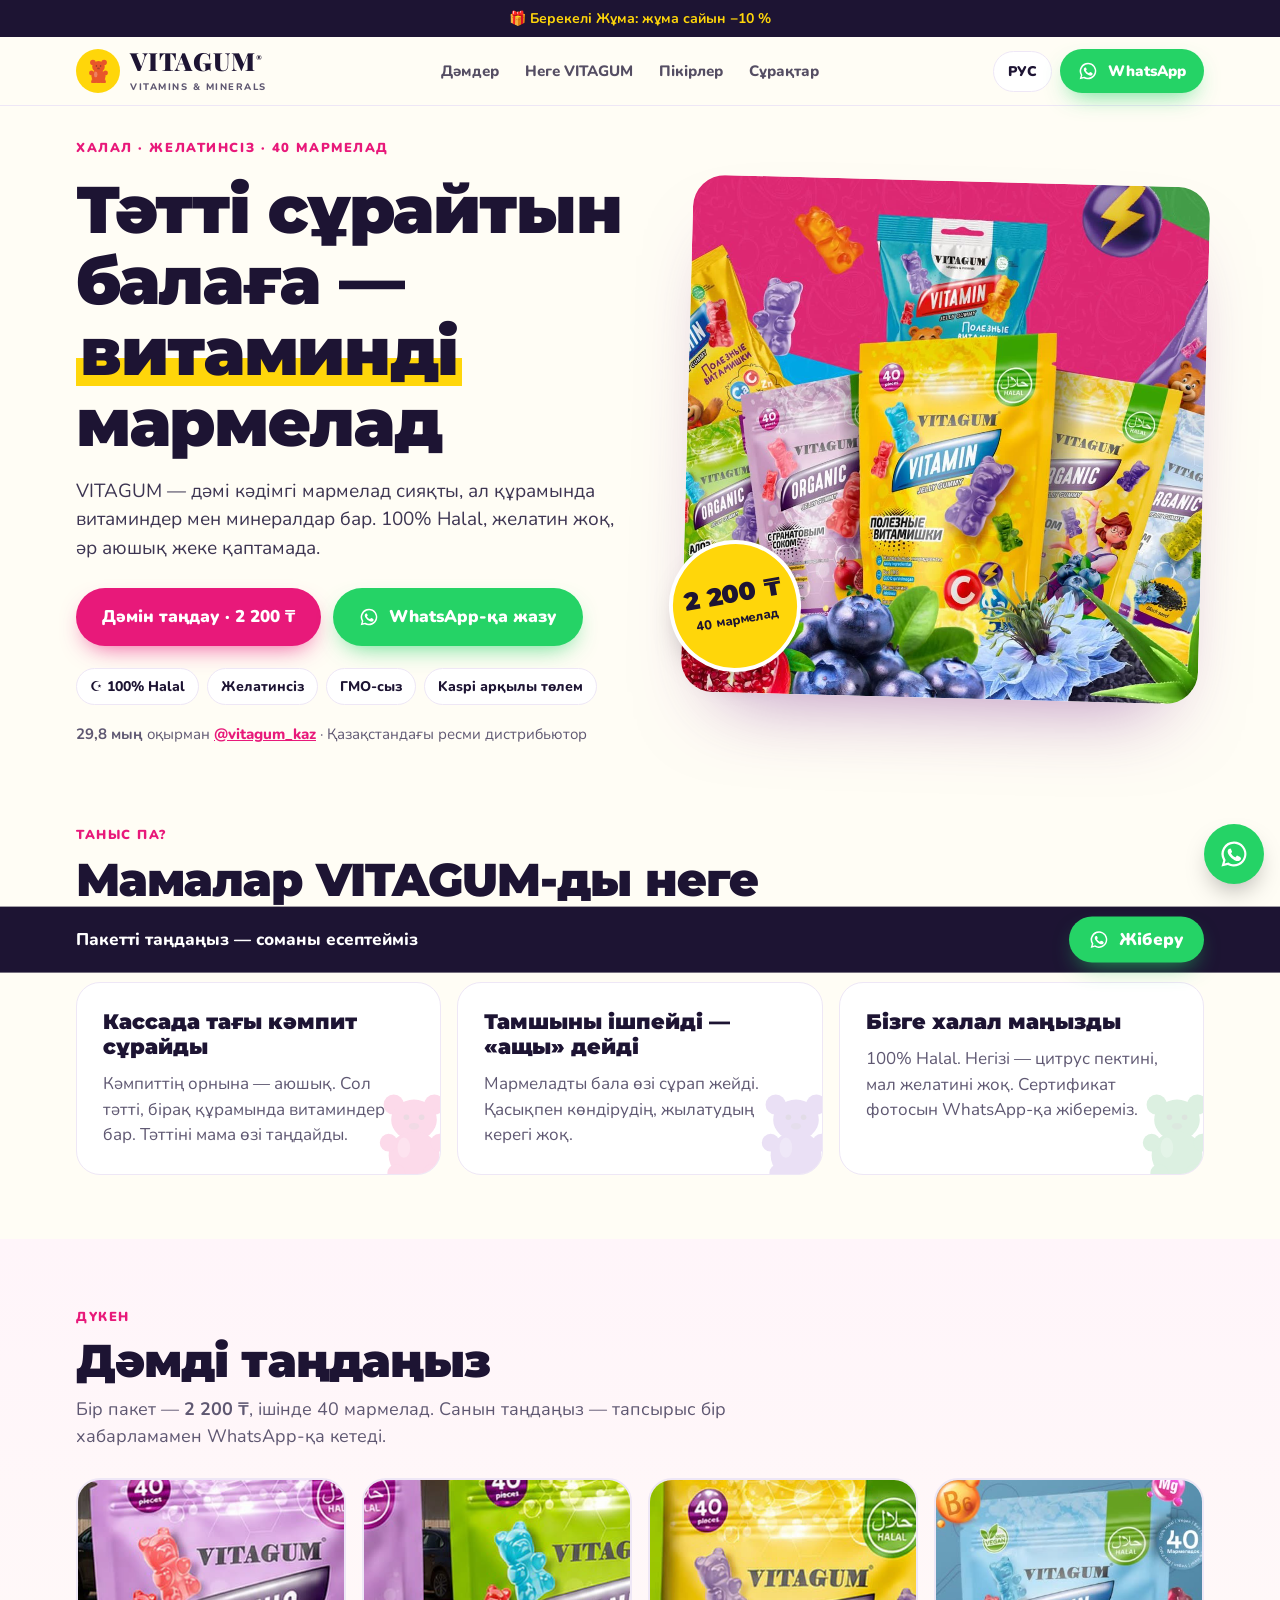
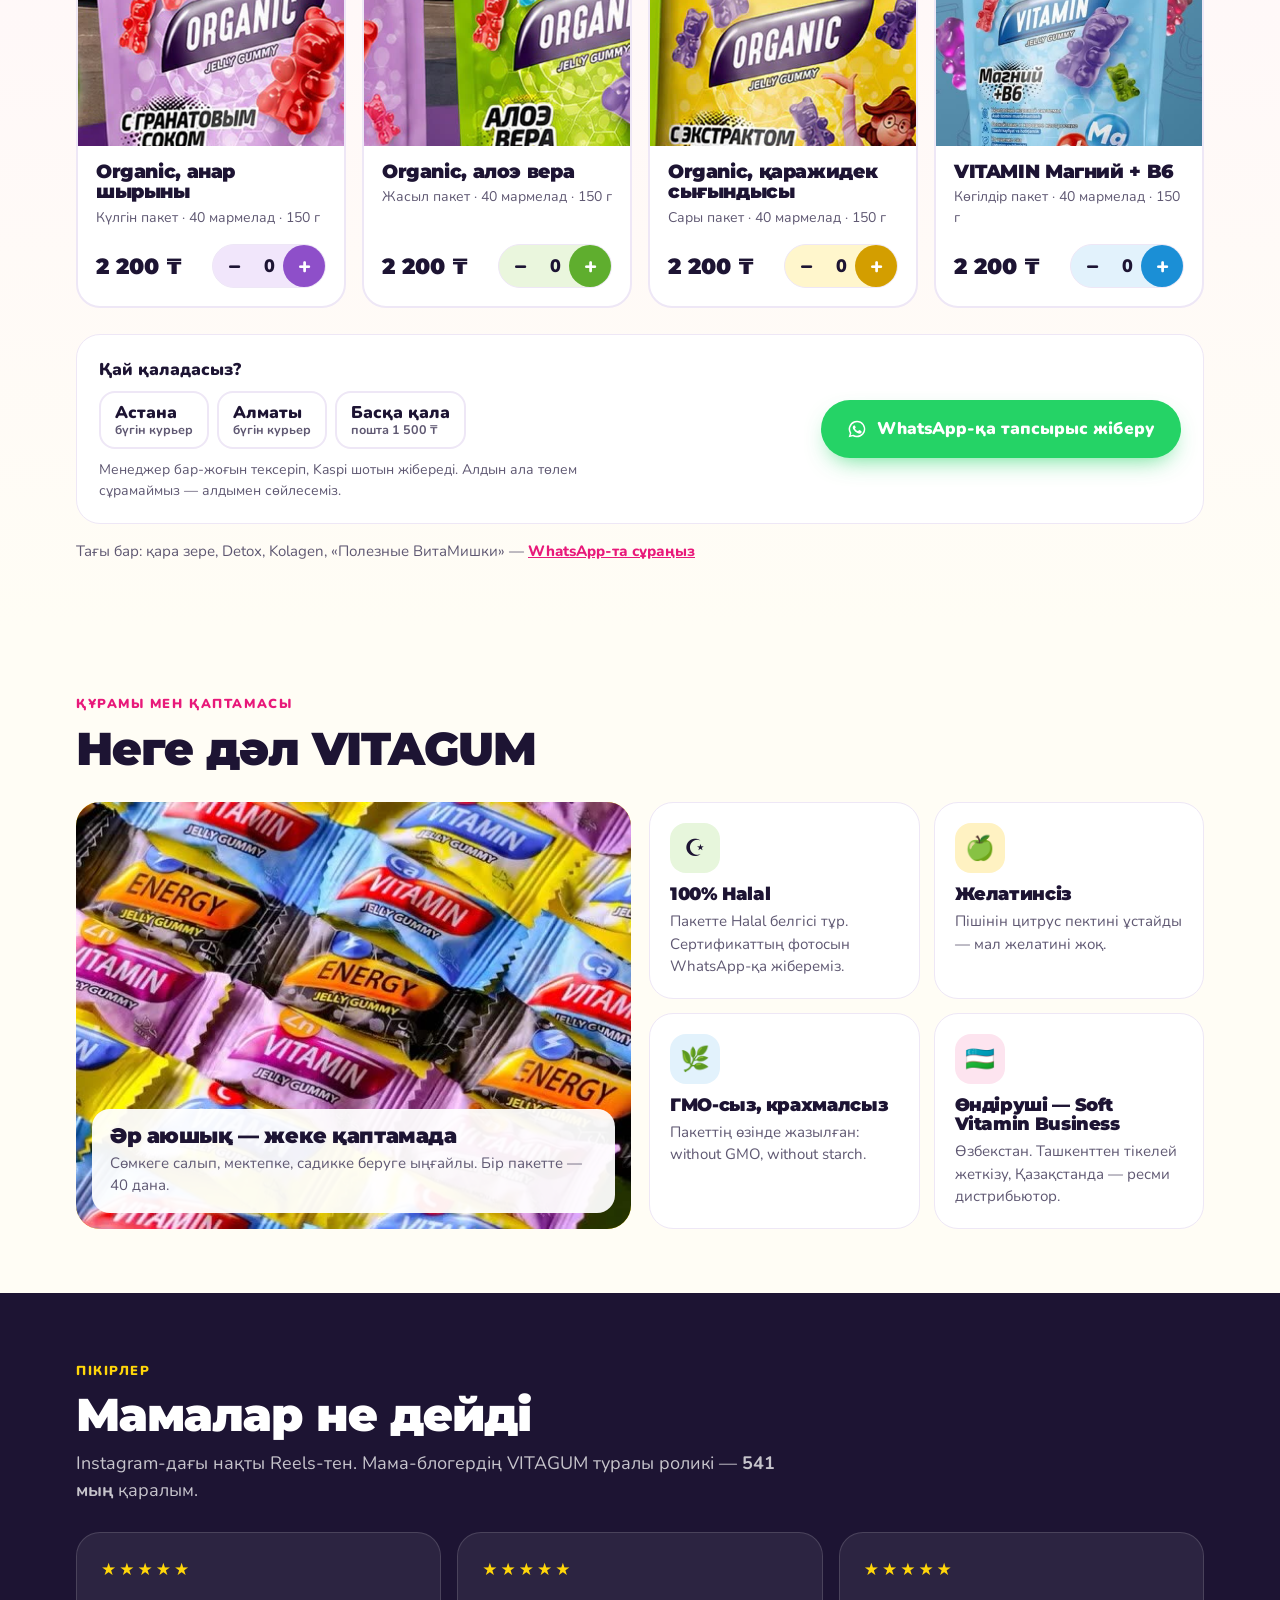
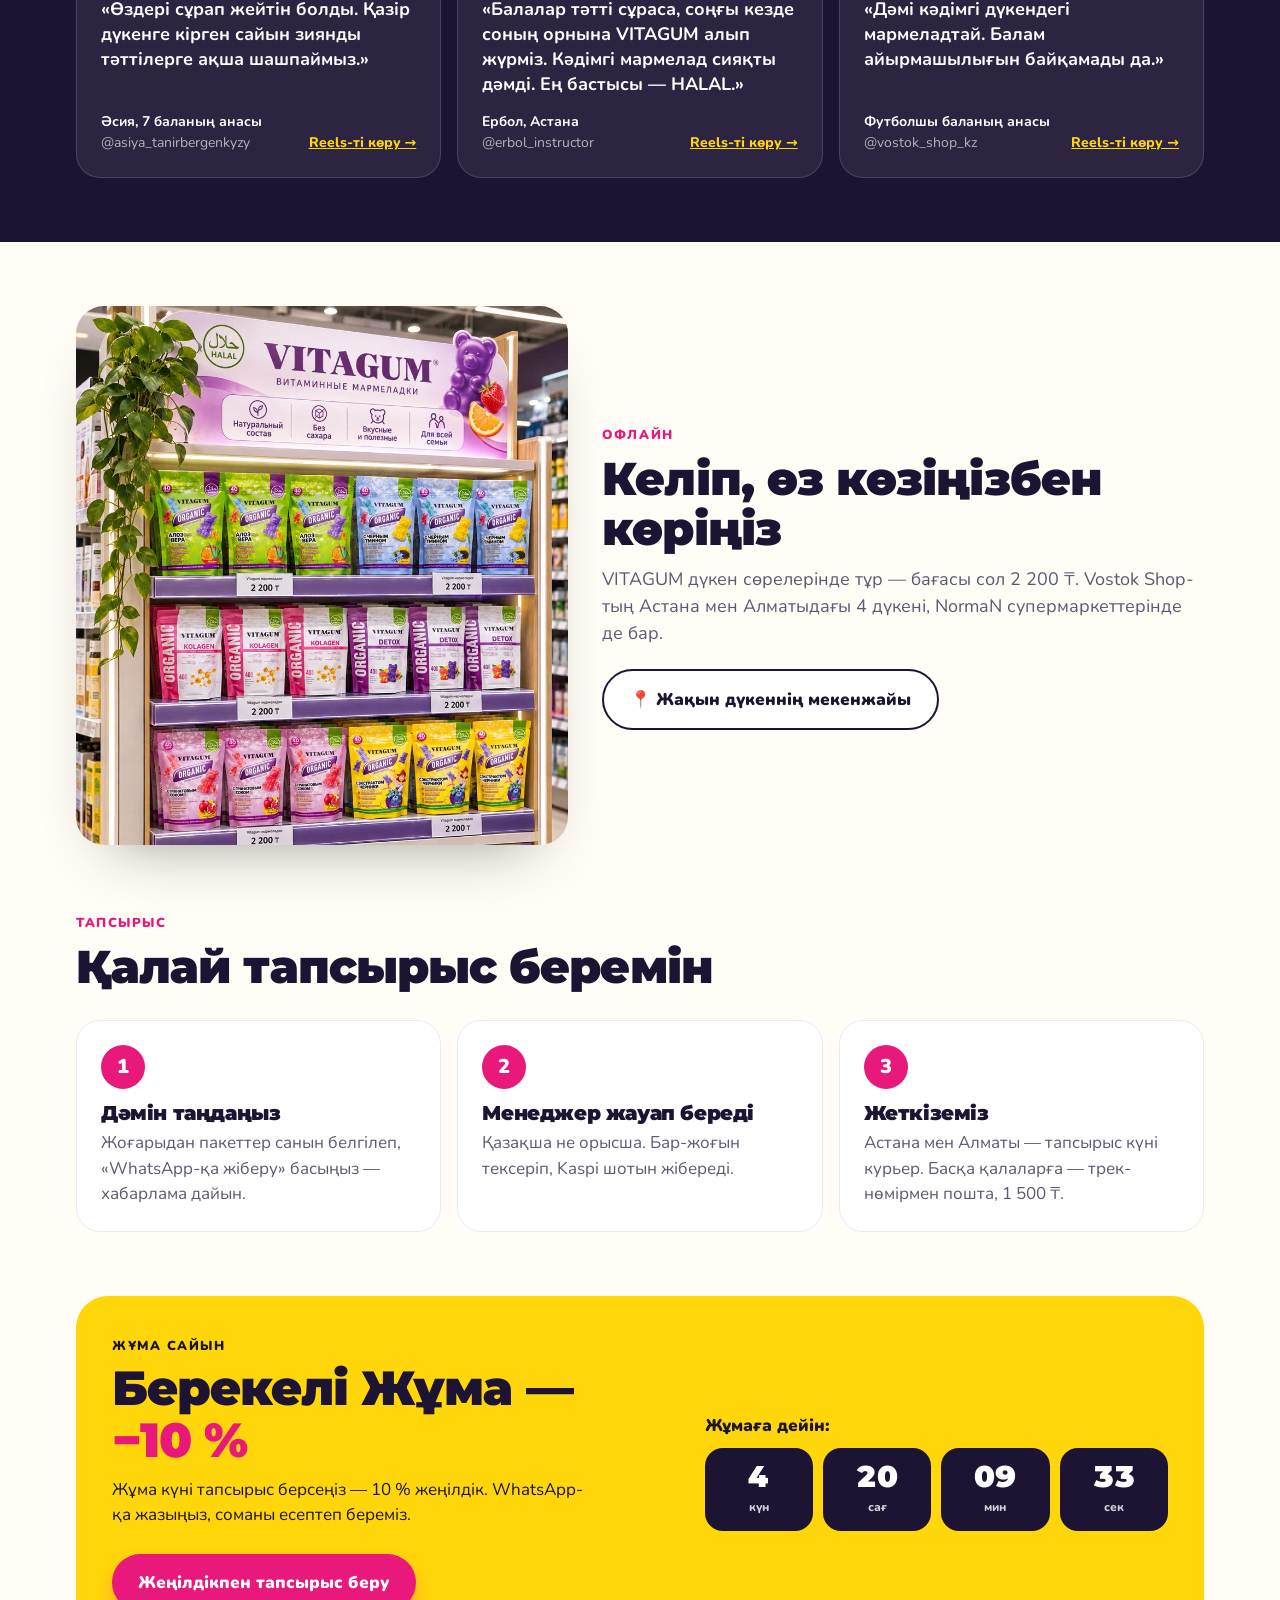
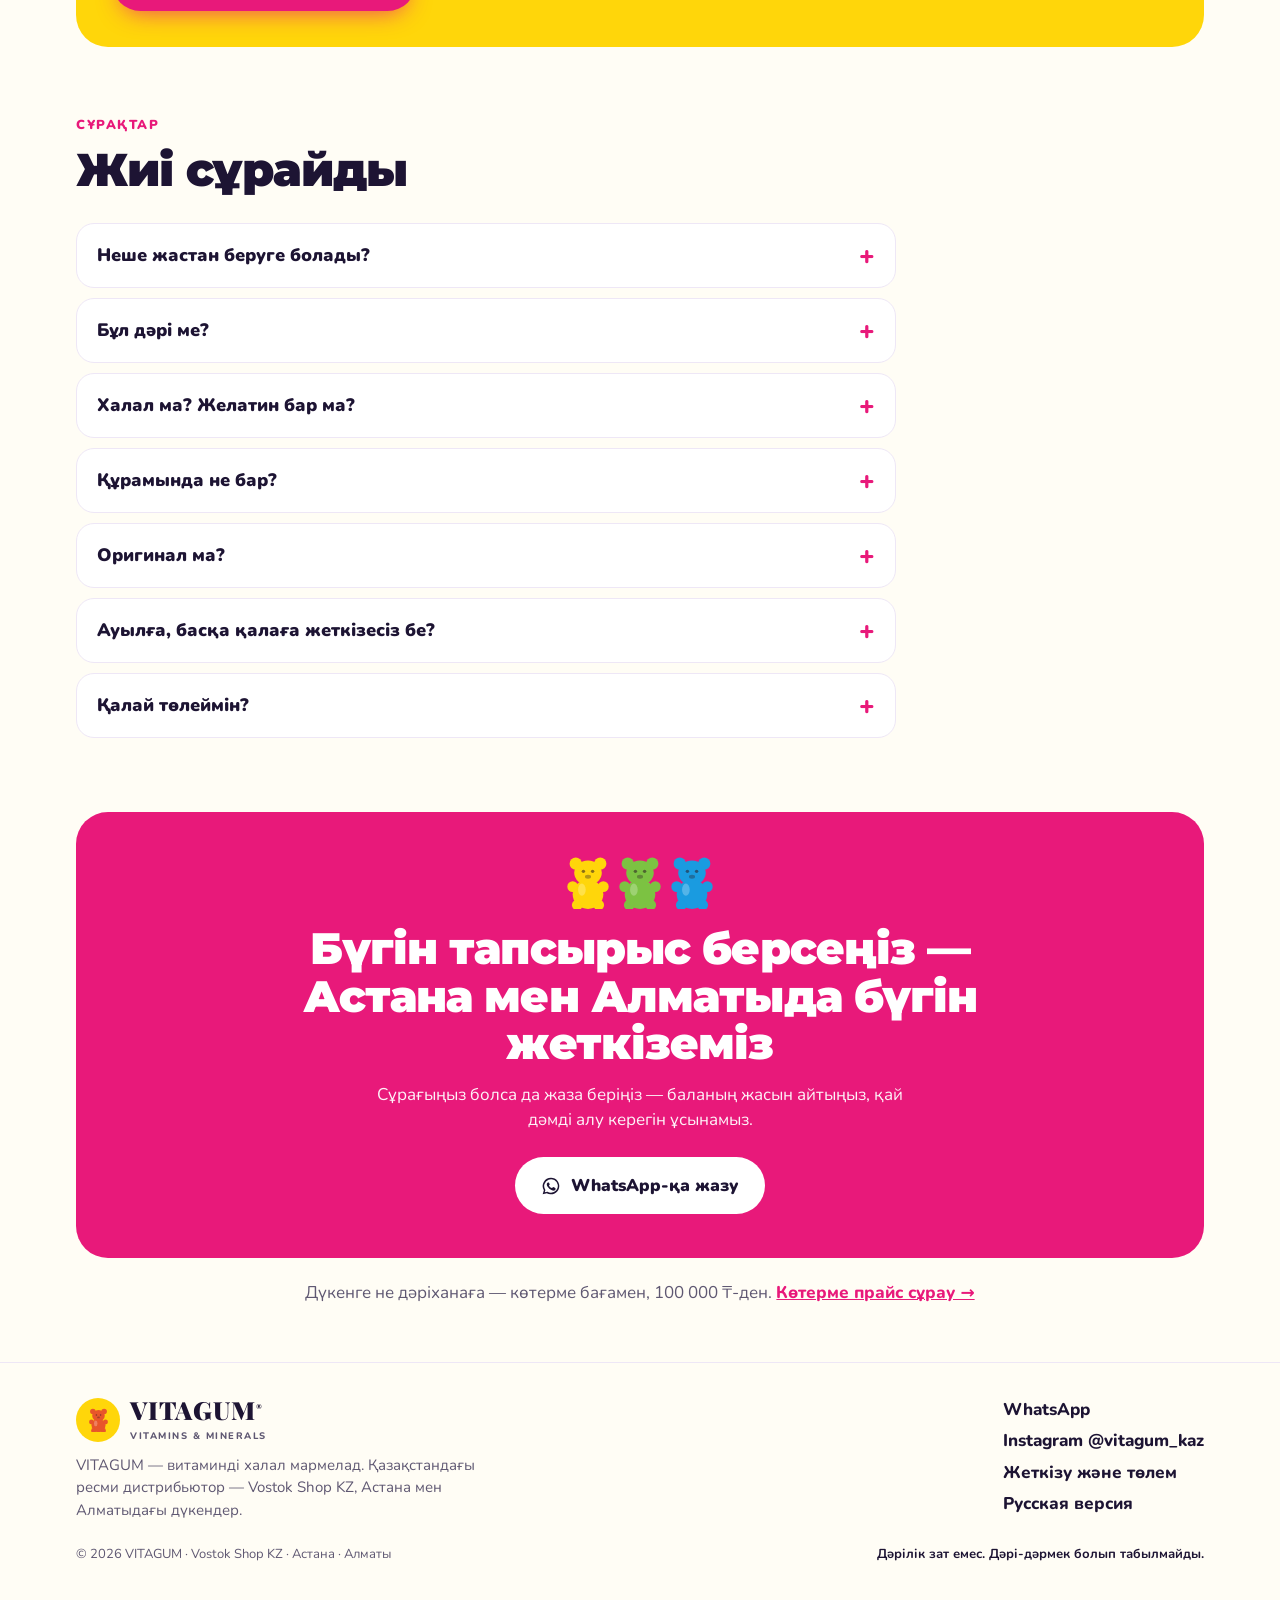
==== commit 71a57d37: "Продающая главная VITAGUM под таргет (kk + ru) Co-Authored-By: Claude Opus 5.5 <noreply@anthropic.co" ====
--- a/kk/index.html
+++ b/kk/index.html
@@ -2,296 +2,335 @@
 <html lang="kk">
 <head>
 <meta charset="utf-8">
-<meta name="viewport" content="width=device-width, initial-scale=1">
-<title>VITAGUM — витаминді аюшықтар, халал, желатинсіз</title>
-<meta name="description" content="VITAGUM — пектиндегі халал витаминді мармелад, желатинсіз. Астана мен Алматыда дүкендер, Қазақстан бойынша жеткізу, Kaspi арқылы төлем, тапсырыс WhatsApp арқылы.">
-<link rel="preconnect" href="https://fonts.googleapis.com">
-<link href="https://fonts.googleapis.com/css2?family=Nunito:wght@400;600;800;900&family=Playfair+Display:wght@800;900&display=swap" rel="stylesheet">
-<link rel="stylesheet" href="../assets/styles.css">
-<script>if('IntersectionObserver' in window&&!matchMedia('(prefers-reduced-motion: reduce)').matches)document.documentElement.classList.add('js')</script>
+<meta name="viewport" content="width=device-width, initial-scale=1, viewport-fit=cover">
+<title>VITAGUM — тәтті сұрайтын балаға витаминді мармелад · халал, желатинсіз</title>
+<meta name="description" content="VITAGUM — халал, желатинсіз витаминді мармелад аюшықтар. 40 мармелад — 2 200 ₸. Астана мен Алматыда курьер тапсырыс күні, Қазақстан бойынша пошта. Kaspi. Тапсырыс WhatsApp арқылы.">
+<meta property="og:title" content="VITAGUM — тәтті сұрайтын балаға витаминді мармелад · халал, желатинсіз">
+<meta property="og:description" content="VITAGUM — халал, желатинсіз витаминді мармелад аюшықтар. 40 мармелад — 2 200 ₸. Астана мен Алматыда курьер тапсырыс күні, Қазақстан бойынша пошта. Kaspi. Тапсырыс WhatsApp арқылы.">
+<meta property="og:image" content="../assets/img/hero-packs.jpg">
+<meta name="theme-color" content="#ffd60a">
+<link rel="alternate" hreflang="kk" href="index.html">
+
+<link rel="preconnect" href="https://fonts.googleapis.com"><link rel="preconnect" href="https://fonts.gstatic.com" crossorigin>
+<link href="https://fonts.googleapis.com/css2?family=Montserrat:wght@800;900&family=Nunito:wght@400;600;700;800;900&family=Playfair+Display:wght@900&display=swap" rel="stylesheet">
+<link rel="preload" as="image" href="../assets/img/hero-packs.jpg">
 <style>
-  .home{--sec-gap:64px;--soft:#fff;--chk:var(--green)}
-  .sec{margin:var(--sec-gap) 0}
-  .sec-h{display:flex;justify-content:space-between;align-items:flex-end;gap:12px;flex-wrap:wrap;margin-bottom:22px}
-  .sec-h h2{font-size:clamp(26px,4vw,38px);font-weight:900;line-height:1.1}
-  .sec-h p{color:var(--muted);max-width:520px;margin-top:6px}
-  .kk{display:block;font-weight:800;font-size:13px;letter-spacing:1.5px;text-transform:uppercase;color:var(--brand);margin-bottom:6px}
-
-  /* hero */
-  .home .hero{background:radial-gradient(circle at 78% 52%,var(--accent) 0 27%,transparent 27.5%),linear-gradient(120deg,var(--brand-dark) 0%,var(--brand) 60%,#9c74de 100%)}
-  .hero .kz{font-weight:800;opacity:.95;margin-bottom:4px}
-  .cta{display:flex;flex-wrap:wrap;gap:10px;margin-top:22px}
-  .btn{display:inline-flex;align-items:center;gap:8px;font-weight:900;padding:14px 22px;border-radius:99px;transition:transform .2s,background .2s}
-  .btn:hover{transform:translateY(-2px)}
-  .btn-y{background:var(--accent);color:var(--ink)}
-  .btn-o{border:2px solid rgba(255,255,255,.8);color:#fff}
-  .btn-o:hover{background:rgba(255,255,255,.12)}
-  .btn-d{background:var(--ink);color:#fff}
-  .home .hero-art{position:relative;min-height:240px;align-items:center}
-  .home .hero-art svg{width:clamp(80px,11vw,140px)}
-  .home .hero-art svg:nth-child(2){margin-top:50px}
-
-  /* вкусы */
-  .flv{display:grid;grid-template-columns:repeat(4,1fr);gap:16px}
-  .fc{background:var(--card);border:1px solid var(--line);border-radius:var(--radius);overflow:hidden;display:flex;flex-direction:column}
-  .fc .sw{aspect-ratio:1/.8;display:grid;place-items:center;background:color-mix(in srgb,var(--c) 16%,#fff)}
-  .fc .sw svg{width:42%;filter:drop-shadow(0 10px 14px rgba(0,0,0,.15));transition:transform .3s}
-  .fc:hover .sw svg{transform:rotate(-6deg) scale(1.05)}
-  .fc .bd{padding:16px 18px 18px;display:flex;flex-direction:column;gap:4px;flex:1}
-  .fc h3{font-size:19px;font-weight:900;display:flex;align-items:center;gap:8px}
-  .fc h3 i{width:12px;height:12px;border-radius:50%;background:var(--c);flex:none}
-  .fc .price{font-size:20px}
-  .fc .row{gap:8px;flex-wrap:wrap}
-
-  /* боль → решение */
-  .why{display:grid;grid-template-columns:repeat(2,1fr);gap:16px}
-  .pr{background:var(--card);border:1px solid var(--line);border-radius:var(--radius);padding:22px}
-  .pr q{display:block;font-family:'Playfair Display',Georgia,serif;font-weight:800;font-size:19px;quotes:"«" "»";color:var(--ink)}
-  .pr p{margin-top:10px;color:var(--muted)}
-  .pr p b{color:var(--ink)}
-  .pr .arr{display:inline-block;margin-top:12px;font-weight:900;color:var(--green)}
-
-  /* промо */
-  .promo{background:var(--accent);color:var(--ink);border-radius:32px;padding:36px 40px;display:grid;grid-template-columns:1.1fr .9fr;gap:24px;align-items:center;position:relative;overflow:hidden}
-  .promo h2{font-size:clamp(28px,4.4vw,44px);font-weight:900;line-height:1.05}
-  .promo p{margin-top:8px;max-width:460px}
-  .promo .note{font-size:13px;margin-top:10px;opacity:.8}
-  .timer{display:flex;gap:10px;flex-wrap:wrap}
-  .timer div{background:var(--ink);color:#fff;border-radius:18px;min-width:72px;padding:12px 10px;text-align:center;flex:1}
-  .timer b{display:block;font-size:30px;font-weight:900;font-variant-numeric:tabular-nums;line-height:1}
-  .timer span{font-size:12px;font-weight:700;opacity:.8}
-  .tlabel{font-weight:800;margin-bottom:10px}
-
-  /* как заказать — одна строка */
-  .order-line{margin:28px 0 0;text-align:center;font-weight:800}
-  .order-line a{color:var(--brand);text-decoration:underline;text-underline-offset:3px}
-
-  /* о бренде */
-  .about{scroll-margin-top:96px}
-  .about .lead{color:var(--muted);font-size:17px;max-width:680px}
-  .about .lead b{color:var(--ink)}
-  .vals{display:grid;grid-template-columns:repeat(3,1fr);gap:16px;margin-top:22px}
-  .val{border-radius:var(--radius);padding:24px;display:flex;flex-direction:column;gap:10px;border:1px solid var(--line);background:var(--card)}
-  .val .vi{width:56px;height:56px;border-radius:18px;display:grid;place-items:center}
-  .val .vi svg{width:26px}
-  .val h3{font-size:19px;font-weight:900}
-  .val p{color:var(--muted)}
-  .val.dark{background:var(--ink);color:#fff;border-color:var(--ink)}
-  .val.dark p{color:rgba(255,255,255,.82)}
-  .val.dark q{display:block;font-weight:800;color:var(--accent);quotes:"«" "»"}
-
-  /* магазины */
-  .store{background:var(--card);border:1px solid var(--line);border-radius:var(--radius);padding:28px;display:flex;gap:18px;align-items:center;justify-content:space-between;flex-wrap:wrap;position:relative;overflow:hidden}
-  .store h2{font-size:clamp(26px,4vw,38px);font-weight:900;line-height:1.1}
-  .store p{color:var(--muted);margin-top:6px;max-width:560px}
-  .store .btn{position:relative;z-index:1}
-  .store .ghost{position:absolute;right:-14px;bottom:-18px;width:110px;opacity:.12}
-
-  /* мягкие появления — только если движение разрешено */
-  @media (prefers-reduced-motion:no-preference){
-    .js .rv{opacity:0;transform:translateY(18px);transition:opacity .6s ease,transform .6s ease}
-    .js .rv.in{opacity:1;transform:none}
-  }
-
-  @media (max-width:900px){
-    .flv{grid-template-columns:repeat(2,1fr)}
-    .vals{grid-template-columns:1fr}
-    .promo{grid-template-columns:1fr;padding:30px 24px}
-    .home .hero-art{min-height:170px}
-    .home .hero{background:radial-gradient(circle at 50% 84%,var(--accent) 0 21%,transparent 21.5%),linear-gradient(120deg,var(--brand-dark) 0%,var(--brand) 60%,#9c74de 100%)}
-  }
-  @media (max-width:640px){
-    .home{--sec-gap:48px}
-    .why{grid-template-columns:1fr}
-    .store{padding:22px}
-    .store .btn{flex:1 1 auto;justify-content:center}
-    .home .hero{padding:28px 20px;border-radius:26px}
-    .cta .btn{flex:1 1 auto;justify-content:center}
-  }
-  @media (max-width:420px){
-    .flv{gap:10px}
-    .fc .bd{padding:12px}
-    .fc h3{font-size:16px}
-    .fc .add{width:100%;padding:10px 12px}
-    .timer div{min-width:0;padding:10px 6px}
-    .timer b{font-size:24px}
-  }
+:root{--pink:#e8197a;--pink-d:#c4105f;--yellow:#ffd60a;--blue:#1a9be0;--purple:#7b3fc0;--green:#25d366;--green-d:#1aa851;
+  --ink:#1d1433;--muted:#5f5872;--bg:#fffdf5;--card:#fff;--line:#eee7f6;--r:24px}
+*{box-sizing:border-box;margin:0;padding:0}
+html{scroll-behavior:smooth;scroll-padding-top:80px}
+body{font-family:Nunito,system-ui,sans-serif;background:var(--bg);color:var(--ink);line-height:1.5;font-size:17px;-webkit-font-smoothing:antialiased}
+a{color:inherit} img{display:block;max-width:100%;height:auto}
+button{font:inherit;cursor:pointer;border:0;background:none;color:inherit}
+:focus-visible{outline:3px solid var(--blue);outline-offset:3px;border-radius:8px}
+.wrap{max-width:1160px;margin:0 auto;padding:0 16px}
+h1,h2,h3,.hd{font-family:Montserrat,Nunito,sans-serif;letter-spacing:-.02em;line-height:1.08}
+.kicker{display:inline-block;font-weight:900;font-size:13px;letter-spacing:.12em;text-transform:uppercase;color:var(--pink)}
+.sec{padding:64px 0}
+.sec-h{max-width:720px;margin-bottom:28px}
+.sec-h h2{font-size:clamp(30px,5vw,46px);font-weight:900;margin-top:8px}
+.sec-h p{color:var(--muted);margin-top:10px;font-size:18px}
+.btn{display:inline-flex;align-items:center;justify-content:center;gap:10px;font-weight:900;font-size:17px;padding:16px 26px;border-radius:99px;text-decoration:none;transition:transform .15s,box-shadow .15s,background .15s;min-height:54px}
+.btn:hover{transform:translateY(-2px)}
+.btn-wa{background:var(--green);color:#fff;box-shadow:0 10px 24px -10px rgba(37,211,102,.8)} .btn-wa:hover{background:var(--green-d)}
+.btn-pink{background:var(--pink);color:#fff;box-shadow:0 10px 24px -10px rgba(232,25,122,.8)} .btn-pink:hover{background:var(--pink-d)}
+.btn-ghost{background:#fff;color:var(--ink);border:2px solid var(--ink)}
+/* промо-строка и шапка */
+.promo{background:var(--ink);color:#fff;text-align:center;font-weight:800;font-size:14px;padding:8px 16px}
+.promo b{color:var(--yellow)}
+header{position:sticky;top:0;z-index:30;background:rgba(255,253,245,.92);backdrop-filter:blur(10px);border-bottom:1px solid var(--line)}
+.hdr{display:flex;align-items:center;justify-content:space-between;gap:12px;height:68px}
+.logo{display:flex;align-items:center;gap:10px;text-decoration:none}
+.logo .mk{width:44px;height:44px;border-radius:50%;background:var(--yellow);display:grid;place-items:center;flex:none}
+.logo .mk svg{width:21px}
+.logo b{font-family:'Playfair Display',Georgia,serif;font-weight:900;font-size:25px;letter-spacing:1px;line-height:1}
+.logo small{display:block;font-size:9.5px;letter-spacing:.16em;color:var(--muted);font-weight:800;margin-top:2px}
+nav.mn{display:flex;gap:26px;font-weight:800;font-size:15px}
+nav.mn a{text-decoration:none;opacity:.75} nav.mn a:hover{opacity:1;color:var(--pink)}
+.hdr-r{display:flex;gap:8px;align-items:center}
+.pill{border:1.5px solid var(--line);background:#fff;border-radius:99px;padding:9px 14px;font-weight:900;font-size:14px;text-decoration:none}
+.hdr .btn{min-height:44px;padding:10px 18px;font-size:15px}
+/* hero */
+.hero{padding:28px 0 56px;position:relative;overflow:hidden}
+.hero-g{display:grid;grid-template-columns:1.05fr .95fr;gap:40px;align-items:center}
+.hero h1{font-size:clamp(36px,6.2vw,66px);font-weight:900;margin:14px 0 18px}
+.hero h1 mark{background:linear-gradient(transparent 58%,var(--yellow) 58% 92%,transparent 92%);color:inherit;padding:0 4px}
+.hero .lead{font-size:19px;color:#3d3552;max-width:560px}
+.cta{display:flex;flex-wrap:wrap;gap:12px;margin-top:26px}
+.chips{display:flex;flex-wrap:wrap;gap:8px;margin-top:22px}
+.chips span{background:#fff;border:1.5px solid var(--line);border-radius:99px;padding:7px 13px;font-weight:800;font-size:14px}
+.proof{margin-top:18px;font-size:15px;color:var(--muted)} .proof a{color:var(--pink);font-weight:800}
+.hero-art{position:relative}
+.hero-art .ph{border-radius:32px;overflow:hidden;box-shadow:0 40px 80px -40px rgba(122,40,140,.55);transform:rotate(1.5deg)}
+.sticker{position:absolute;left:-18px;bottom:26px;background:var(--yellow);color:var(--ink);border-radius:50%;width:132px;height:132px;display:grid;place-items:center;text-align:center;transform:rotate(-10deg);box-shadow:0 14px 30px -12px rgba(0,0,0,.35);border:4px solid #fff}
+.sticker b{display:block;font-family:Montserrat,sans-serif;font-weight:900;font-size:25px;line-height:1}
+.sticker small{font-weight:800;font-size:13px}
+.blob{position:absolute;border-radius:50%;filter:blur(2px);z-index:-1}
+/* боли */
+.pains{display:grid;grid-template-columns:repeat(3,1fr);gap:16px}
+.pain{background:var(--card);border:1px solid var(--line);border-radius:var(--r);padding:26px;position:relative;overflow:hidden}
+.pain q{display:block;font-family:Montserrat,sans-serif;font-weight:900;font-size:21px;line-height:1.2;quotes:none}
+.pain p{margin-top:12px;color:var(--muted)}
+.pain .bear{position:absolute;right:-12px;bottom:-14px;width:76px;opacity:.16}
+/* магазин */
+#shop{background:linear-gradient(180deg,#fff5fa,#fffdf5)}
+.packs{display:grid;grid-template-columns:repeat(4,1fr);gap:16px}
+.pk{background:var(--card);border:2px solid var(--line);border-radius:var(--r);overflow:hidden;display:flex;flex-direction:column;transition:border-color .2s,box-shadow .2s,transform .2s}
+.pk.on{border-color:var(--c);box-shadow:0 18px 40px -22px var(--c)}
+.pk-img{background:var(--bg);aspect-ratio:1/1;overflow:hidden}
+.pk-img img{width:100%;height:100%;object-fit:cover;object-position:50% 30%}
+.pk-b{padding:16px 18px 18px;display:flex;flex-direction:column;gap:4px;flex:1}
+.pk h3{font-size:19px;font-weight:900}
+.pk p{color:var(--muted);font-size:14px}
+.pk-row{display:flex;align-items:center;justify-content:space-between;gap:8px;margin-top:auto;padding-top:12px}
+.pk-price{font-family:Montserrat,sans-serif;font-size:22px;font-weight:900}
+.qty{display:flex;align-items:center;background:var(--bg);border:1.5px solid var(--line);border-radius:99px}
+.qty button{width:42px;height:42px;border-radius:50%;font-size:22px;font-weight:900}
+.qty button[data-d="1"]{background:var(--c);color:#fff}
+.qty output{min-width:28px;text-align:center;font-weight:900;font-size:18px}
+.order{margin-top:26px;background:var(--card);border:1px solid var(--line);border-radius:var(--r);padding:22px;display:grid;grid-template-columns:1fr auto;gap:18px;align-items:center}
+.cities{display:flex;flex-wrap:wrap;gap:8px;margin-top:8px}
+.cities button{border:2px solid var(--line);background:#fff;border-radius:16px;padding:10px 14px;font-weight:900;text-align:left;line-height:1.15}
+.cities button small{display:block;font-weight:700;font-size:12.5px;color:var(--muted)}
+.cities button[aria-pressed=true]{border-color:var(--ink);background:var(--ink);color:#fff}
+.cities button[aria-pressed=true] small{color:rgba(255,255,255,.75)}
+.order .q{font-weight:900}
+.order .note{color:var(--muted);font-size:14px;margin-top:10px;max-width:520px}
+.more{margin-top:16px;font-size:15px;color:var(--muted)} .more a{color:var(--pink);font-weight:800}
+/* липкая плашка заказа */
+.bar{position:fixed;left:0;right:0;bottom:0;z-index:40;background:var(--ink);color:#fff;transform:translateY(110%);transition:transform .3s}
+.has-cart .bar{transform:none}
+.bar .wrap{display:flex;align-items:center;justify-content:space-between;gap:12px;padding-top:10px;padding-bottom:calc(10px + env(safe-area-inset-bottom))}
+.bar span{font-weight:800}
+.bar .btn{min-height:46px;padding:10px 20px}
+.fab{position:fixed;right:16px;bottom:16px;z-index:35;width:60px;height:60px;border-radius:50%;background:var(--green);color:#fff;display:grid;place-items:center;box-shadow:0 12px 26px -8px rgba(0,0,0,.35);transition:opacity .2s}
+.fab svg{width:30px;height:30px}
+.has-cart .fab{opacity:0;pointer-events:none}
+/* почему */
+.why-g{display:grid;grid-template-columns:1fr 1fr;gap:18px;align-items:stretch}
+.wrapc{border-radius:var(--r);overflow:hidden;position:relative;min-height:340px;background:var(--yellow)}
+.wrapc img{position:absolute;inset:0;width:100%;height:100%;object-fit:cover}
+.wrapc div{position:absolute;left:16px;right:16px;bottom:16px;background:rgba(255,255,255,.94);border-radius:18px;padding:16px 18px}
+.wrapc h3{font-size:21px;font-weight:900} .wrapc p{color:var(--muted);font-size:15px;margin-top:4px}
+.feats{display:grid;grid-template-columns:1fr 1fr;gap:14px}
+.ft{background:var(--card);border:1px solid var(--line);border-radius:var(--r);padding:20px}
+.ft i{font-style:normal;width:50px;height:50px;border-radius:16px;display:grid;place-items:center;font-size:24px;margin-bottom:12px}
+.ft h3{font-size:18px;font-weight:900} .ft p{color:var(--muted);font-size:15px;margin-top:6px}
+/* отзывы */
+#reviews{background:var(--ink);color:#fff}
+#reviews .sec-h p{color:rgba(255,255,255,.75)} #reviews .kicker{color:var(--yellow)}
+.revs{display:grid;grid-template-columns:repeat(3,1fr);gap:16px}
+.rv-c{background:rgba(255,255,255,.07);border:1px solid rgba(255,255,255,.14);border-radius:var(--r);padding:24px;display:flex;flex-direction:column;gap:14px}
+.rv-c .st{color:var(--yellow);letter-spacing:3px}
+.rv-c blockquote{font-size:18px;font-weight:700;line-height:1.4}
+.rv-c footer{margin-top:auto;display:flex;justify-content:space-between;gap:10px;align-items:flex-end;font-size:14px}
+.rv-c footer b{display:block} .rv-c footer span{color:rgba(255,255,255,.65)}
+.rv-c footer a{color:var(--yellow);font-weight:800;white-space:nowrap}
+/* полка */
+.shelf{display:grid;grid-template-columns:.9fr 1.1fr;gap:34px;align-items:center}
+.shelf img{border-radius:28px;box-shadow:0 30px 60px -36px rgba(0,0,0,.45);max-height:560px;width:100%;object-fit:cover}
+.shelf .btn{margin-top:22px}
+/* шаги */
+.steps{display:grid;grid-template-columns:repeat(3,1fr);gap:16px;counter-reset:s}
+.step{background:var(--card);border:1px solid var(--line);border-radius:var(--r);padding:24px;counter-increment:s}
+.step::before{content:counter(s);display:grid;place-items:center;width:44px;height:44px;border-radius:50%;background:var(--pink);color:#fff;font-weight:900;font-size:20px;margin-bottom:14px}
+.step h3{font-size:20px;font-weight:900} .step p{color:var(--muted);margin-top:6px}
+/* пятница */
+.fri{background:var(--yellow);border-radius:32px;padding:36px;display:grid;grid-template-columns:1.1fr .9fr;gap:26px;align-items:center;position:relative;overflow:hidden}
+.fri h2{font-size:clamp(30px,5vw,48px);font-weight:900;margin-top:6px} .fri h2 span{color:var(--pink);white-space:nowrap}
+.fri p{margin-top:10px;max-width:480px}
+.fri .kicker{color:var(--ink)}
+.tlabel{font-weight:900;margin-bottom:10px} .fri .today-l{display:none}
+.fri.today .def-l{display:none} .fri.today .today-l{display:block}
+.timer{display:flex;gap:10px}
+.timer div{flex:1;background:var(--ink);color:#fff;border-radius:18px;padding:12px 6px;text-align:center}
+.timer b{display:block;font-family:Montserrat,sans-serif;font-size:30px;font-weight:900;font-variant-numeric:tabular-nums;line-height:1.1}
+.timer span{font-size:12px;font-weight:800;opacity:.8}
+/* FAQ */
+.faq{max-width:820px}
+.faq details{background:var(--card);border:1px solid var(--line);border-radius:18px;margin-bottom:10px}
+.faq summary{cursor:pointer;list-style:none;padding:18px 54px 18px 20px;font-weight:900;font-size:18px;position:relative}
+.faq summary::-webkit-details-marker{display:none}
+.faq summary::after{content:'+';position:absolute;right:20px;top:50%;transform:translateY(-50%);font-size:26px;color:var(--pink);transition:transform .2s}
+.faq details[open] summary::after{transform:translateY(-50%) rotate(45deg)}
+.faq details p{padding:0 20px 18px;color:var(--muted)}
+/* финал */
+.fin{background:var(--pink);color:#fff;border-radius:32px;padding:44px 36px;text-align:center;position:relative;overflow:hidden}
+.fin h2{font-size:clamp(28px,4.6vw,44px);font-weight:900;max-width:820px;margin:0 auto}
+.fin p{margin:14px auto 0;max-width:560px;opacity:.95}
+.fin .btn{margin-top:24px;background:#fff;color:var(--ink)}
+.fin .bears{display:flex;justify-content:center;gap:6px;margin-bottom:16px} .fin .bears svg{width:46px}
+.b2b{margin-top:22px;text-align:center;color:var(--muted)} .b2b a{color:var(--pink);font-weight:800}
+/* подвал */
+footer.ft-main{border-top:1px solid var(--line);margin-top:56px;padding:34px 0 110px}
+.fgrid{display:flex;justify-content:space-between;gap:24px;flex-wrap:wrap}
+.fgrid p{color:var(--muted);max-width:420px;margin-top:10px;font-size:15px}
+.flinks{display:flex;flex-direction:column;gap:6px;font-weight:800}
+.flinks a{text-decoration:none} .flinks a:hover{color:var(--pink)}
+.legal{margin-top:24px;display:flex;justify-content:space-between;gap:12px;flex-wrap:wrap;font-size:13px;color:var(--muted)}
+.legal b{color:var(--ink)}
+/* появление */
+.anim .rv{opacity:0;transform:translateY(22px);transition:opacity .6s ease,transform .6s ease}
+.anim .rv.in{opacity:1;transform:none}
+@media (prefers-reduced-motion:reduce){html{scroll-behavior:auto}*{transition:none!important}}
+@media (max-width:980px){
+  nav.mn{display:none}
+  .hero-g,.why-g,.shelf,.fri{grid-template-columns:1fr}
+  .hero-art{max-width:520px;margin:0 auto;width:100%}
+  .packs{grid-template-columns:repeat(2,1fr)}
+  .pains,.revs,.steps{grid-template-columns:1fr}
+  .order{grid-template-columns:1fr}
+}
+@media (max-width:560px){
+  body{font-size:16px}
+  .sec{padding:48px 0}
+  .hero{padding:18px 0 40px}
+  .hero .lead{font-size:17px}
+  .cta .btn{flex:1 1 100%}
+  .sticker{width:104px;height:104px;left:-6px;bottom:14px} .sticker b{font-size:20px} .sticker small{font-size:11px}
+  .packs{gap:10px}
+  .pk-b{padding:12px}
+  .pk h3{font-size:16px} .pk p{font-size:12.5px}
+  .pk-row{flex-direction:column;align-items:stretch}
+  .pk-price{font-size:19px}
+  .qty{justify-content:space-between}
+  .qty button{width:40px;height:40px}
+  .feats{grid-template-columns:1fr}
+  .order .btn{width:100%}
+  .fri,.fin{padding:28px 20px;border-radius:26px}
+  .timer b{font-size:24px}
+  .hdr .btn span{display:none} .hdr .btn{padding:10px 12px}
+  .logo b{font-size:22px} .logo .mk{width:40px;height:40px}
+  .bar span{font-size:14px}
+}
 </style>
 </head>
-<body>
-<div id="vg-header" data-active="home"></div>
-
-<main class="wrap home">
-  <!-- 1. Hero -->
-  <section class="hero" aria-labelledby="heroT">
-    <div>
-      <small>vitamins &amp; minerals · халал · желатинсіз</small>
-      <h1 id="heroT">Балаңыз өзі сұрап алатын витаминді аюшықтар</h1>
-      <p class="kz">Сәлеметсіздер ме, аяулы аналар!</p>
-      <p>VITAGUM — пектиндегі жеміс дәмді шайнайтын мармелад. Кассаның жанындағы кезекті кәмпиттің орнына — күнделікті рационның бір бөлігі ретінде витаминді мармелад.</p>
-      <div class="cta">
-        <a class="btn btn-y wa-dyn" href="#" target="_blank" rel="noopener" data-text="Сәлеметсіз бе! VITAGUM тапсырыс бергім келеді.">WhatsApp арқылы тапсырыс беру</a>
-        <a class="btn btn-o" href="shop.html">Дүкенге →</a>
-      </div>
-      <div class="badges">
-        <span>☪ Халал</span><span>Пектин, желатинсіз</span><span>Kaspi арқылы төлем</span><span>Ташкенттен тікелей жеткізу</span>
-      </div>
+<body id="top">
+<svg width="0" height="0" style="position:absolute" aria-hidden="true"><symbol id="bear" viewBox="0 0 60 70">
+<circle cx="14" cy="10" r="8"/><circle cx="46" cy="10" r="8"/><ellipse cx="30" cy="22" rx="18" ry="16"/><ellipse cx="30" cy="50" rx="20" ry="19"/>
+<circle cx="10" cy="40" r="7"/><circle cx="50" cy="40" r="7"/><circle cx="16" cy="64" r="7"/><circle cx="44" cy="64" r="7"/>
+<circle cx="24" cy="20" r="2.2" fill="#2b1a24" opacity=".55"/><circle cx="36" cy="20" r="2.2" fill="#2b1a24" opacity=".55"/>
+<ellipse cx="30" cy="27" rx="4" ry="2.6" fill="#2b1a24" opacity=".35"/><ellipse cx="22" cy="44" rx="5" ry="8" fill="#fff" opacity=".25"/></symbol></svg>
+<div class="promo">🎁 <b>Берекелі Жұма: жұма сайын −10 %</b></div>
+<header><div class="wrap hdr">
+  <a class="logo" href="#top" aria-label="VITAGUM"><span class="mk"><svg viewBox="0 0 60 70" aria-hidden="true"><use href="#bear" fill="#e8562a"/></svg></span><span><b>VITAGUM<sup style="font-size:9px">®</sup></b><small>VITAMINS &amp; MINERALS</small></span></a>
+  <nav class="mn" aria-label="Мәзір"><a href="#shop">Дәмдер</a><a href="#why">Неге VITAGUM</a><a href="#reviews">Пікірлер</a><a href="#faq">Сұрақтар</a></nav>
+  <div class="hdr-r">
+    <a class="pill" href="../index.html?lang=ru" data-lang="ru" lang="ru" aria-label="Русская версия">РУС</a>
+    <a class="wa-dyn btn btn-wa" href="#" target="_blank" rel="noopener" data-text="Сәлеметсіз бе! VITAGUM туралы сұрағым бар еді"><svg width="20" height="20" viewBox="0 0 24 24" fill="currentColor" aria-hidden="true"><path d="M12 2a10 10 0 0 0-8.6 15.1L2 22l5-1.3A10 10 0 1 0 12 2zm0 18.2c-1.5 0-3-.4-4.2-1.2l-.3-.2-3 .8.8-2.9-.2-.3A8.2 8.2 0 1 1 12 20.2zm4.5-6.1c-.2-.1-1.5-.7-1.7-.8-.2-.1-.4-.1-.6.1l-.8 1c-.1.2-.3.2-.5.1a6.7 6.7 0 0 1-3.3-2.9c-.2-.4.3-.4.8-1.3.1-.2 0-.3 0-.4l-.8-1.8c-.2-.5-.4-.4-.6-.4h-.5a1 1 0 0 0-.7.3 3 3 0 0 0-.9 2.2 5.2 5.2 0 0 0 1.1 2.7 11.8 11.8 0 0 0 4.5 4c1.7.7 2.3.8 3.2.6.5-.1 1.5-.6 1.7-1.2.2-.6.2-1.1.2-1.2-.1-.1-.2-.2-.4-.3z"/></svg><span>WhatsApp</span></a>
+  </div>
+</div></header>
+
+<main>
+<section class="hero"><div class="wrap hero-g">
+  <div>
+    <span class="kicker">Халал · желатинсіз · 40 мармелад</span>
+    <h1>Тәтті сұрайтын балаға — <mark>витаминді</mark> мармелад</h1>
+    <p class="lead">VITAGUM — дәмі кәдімгі мармелад сияқты, ал құрамында витаминдер мен минералдар бар. 100% Halal, желатин жоқ, әр аюшық жеке қаптамада.</p>
+    <div class="cta">
+      <a class="btn btn-pink" href="#shop">Дәмін таңдау · 2 200 ₸</a>
+      <a class="wa-dyn btn btn-wa" href="#" target="_blank" rel="noopener" data-text="Сәлеметсіз бе! VITAGUM туралы сұрағым бар еді"><svg width="20" height="20" viewBox="0 0 24 24" fill="currentColor" aria-hidden="true"><path d="M12 2a10 10 0 0 0-8.6 15.1L2 22l5-1.3A10 10 0 1 0 12 2zm0 18.2c-1.5 0-3-.4-4.2-1.2l-.3-.2-3 .8.8-2.9-.2-.3A8.2 8.2 0 1 1 12 20.2zm4.5-6.1c-.2-.1-1.5-.7-1.7-.8-.2-.1-.4-.1-.6.1l-.8 1c-.1.2-.3.2-.5.1a6.7 6.7 0 0 1-3.3-2.9c-.2-.4.3-.4.8-1.3.1-.2 0-.3 0-.4l-.8-1.8c-.2-.5-.4-.4-.6-.4h-.5a1 1 0 0 0-.7.3 3 3 0 0 0-.9 2.2 5.2 5.2 0 0 0 1.1 2.7 11.8 11.8 0 0 0 4.5 4c1.7.7 2.3.8 3.2.6.5-.1 1.5-.6 1.7-1.2.2-.6.2-1.1.2-1.2-.1-.1-.2-.2-.4-.3z"/></svg>WhatsApp-қа жазу</a>
     </div>
-    <div class="hero-art" aria-hidden="true">
-      <svg viewBox="0 0 60 70"><use href="#bear" fill="#d93a3a"/></svg>
-      <svg viewBox="0 0 60 70"><use href="#bear" fill="#4b3f9e"/></svg>
-      <svg viewBox="0 0 60 70"><use href="#bear" fill="#f08a24"/></svg>
+    <div class="chips"><span>☪ 100% Halal</span><span>Желатинсіз</span><span>ГМО-сыз</span><span>Kaspi арқылы төлем</span></div>
+    <p class="proof"><b>29,8 мың</b> оқырман <a href="https://www.instagram.com/vitagum_kaz/" target="_blank" rel="noopener">@vitagum_kaz</a> · Қазақстандағы ресми дистрибьютор</p>
+  </div>
+  <div class="hero-art">
+    <div class="ph"><img src="../assets/img/hero-packs.jpg" alt="VITAGUM: Organic, Vitamin, Полезные ВитаМишки" width="1000" height="1000" fetchpriority="high"></div>
+    <div class="sticker" aria-hidden="true"><div><b>2 200 ₸</b><small>40 мармелад</small></div></div>
+  </div>
+</div></section>
+
+<section class="sec" style="padding-top:20px"><div class="wrap">
+  <div class="sec-h rv"><span class="kicker">Таныс па?</span><h2>Мамалар VITAGUM-ды неге таңдайды</h2></div>
+  <div class="pains"><article class="pain rv"><q>Кассада тағы кәмпит сұрайды</q><p>Кәмпиттің орнына — аюшық. Сол тәтті, бірақ құрамында витаминдер бар. Тәттіні мама өзі таңдайды.</p><span class="bear"><svg viewBox="0 0 60 70" aria-hidden="true"><use href="#bear" fill="#e8197a"/></svg></span></article><article class="pain rv"><q>Тамшыны ішпейді — «ащы» дейді</q><p>Мармеладты бала өзі сұрап жейді. Қасықпен көндірудің, жылатудың керегі жоқ.</p><span class="bear"><svg viewBox="0 0 60 70" aria-hidden="true"><use href="#bear" fill="#7b3fc0"/></svg></span></article><article class="pain rv"><q>Бізге халал маңызды</q><p>100% Halal. Негізі — цитрус пектині, мал желатині жоқ. Сертификат фотосын WhatsApp-қа жібереміз.</p><span class="bear"><svg viewBox="0 0 60 70" aria-hidden="true"><use href="#bear" fill="#25a244"/></svg></span></article></div>
+</div></section>
+
+<section class="sec" id="shop"><div class="wrap">
+  <div class="sec-h rv"><span class="kicker">Дүкен</span><h2>Дәмді таңдаңыз</h2><p>Бір пакет — <b>2 200 ₸</b>, ішінде 40 мармелад. Санын таңдаңыз — тапсырыс бір хабарламамен WhatsApp-қа кетеді.</p></div>
+  <div class="packs" id="packs" data-base="../assets/"></div>
+  <div class="order rv">
+    <div><div class="q">Қай қаладасыз?</div><div class="cities"><button type="button" data-city="Астана" aria-pressed="false">Астана<small>бүгін курьер</small></button><button type="button" data-city="Алматы" aria-pressed="false">Алматы<small>бүгін курьер</small></button><button type="button" data-city="other" aria-pressed="false">Басқа қала<small>пошта 1 500 ₸</small></button></div><p class="note">Менеджер бар-жоғын тексеріп, Kaspi шотын жібереді. Алдын ала төлем сұрамаймыз — алдымен сөйлесеміз.</p></div>
+    <a class="btn btn-wa" data-order href="#" target="_blank" rel="noopener"><svg width="20" height="20" viewBox="0 0 24 24" fill="currentColor" aria-hidden="true"><path d="M12 2a10 10 0 0 0-8.6 15.1L2 22l5-1.3A10 10 0 1 0 12 2zm0 18.2c-1.5 0-3-.4-4.2-1.2l-.3-.2-3 .8.8-2.9-.2-.3A8.2 8.2 0 1 1 12 20.2zm4.5-6.1c-.2-.1-1.5-.7-1.7-.8-.2-.1-.4-.1-.6.1l-.8 1c-.1.2-.3.2-.5.1a6.7 6.7 0 0 1-3.3-2.9c-.2-.4.3-.4.8-1.3.1-.2 0-.3 0-.4l-.8-1.8c-.2-.5-.4-.4-.6-.4h-.5a1 1 0 0 0-.7.3 3 3 0 0 0-.9 2.2 5.2 5.2 0 0 0 1.1 2.7 11.8 11.8 0 0 0 4.5 4c1.7.7 2.3.8 3.2.6.5-.1 1.5-.6 1.7-1.2.2-.6.2-1.1.2-1.2-.1-.1-.2-.2-.4-.3z"/></svg> WhatsApp-қа тапсырыс жіберу</a>
+  </div>
+  <p class="more">Тағы бар: қара зере, Detox, Kolagen, «Полезные ВитаМишки» — <a class="wa-dyn " href="#" target="_blank" rel="noopener" data-text="Сәлеметсіз бе! VITAGUM-ның басқа түрлері бар ма? (қара зере, Detox, Kolagen)">WhatsApp-та сұраңыз</a></p>
+</div></section>
+
+<section class="sec" id="why"><div class="wrap">
+  <div class="sec-h rv"><span class="kicker">Құрамы мен қаптамасы</span><h2>Неге дәл VITAGUM</h2></div>
+  <div class="why-g">
+    <div class="wrapc rv"><img src="../assets/img/wrapped.jpg" alt="" loading="lazy" width="720" height="420"><div><h3>Әр аюшық — жеке қаптамада</h3><p>Сөмкеге салып, мектепке, садикке беруге ыңғайлы. Бір пакетте — 40 дана.</p></div></div>
+    <div class="feats"><div class="ft rv"><i style="background:#e7f6dc" aria-hidden="true">☪</i><h3>100% Halal</h3><p>Пакетте Halal белгісі тұр. Сертификаттың фотосын WhatsApp-қа жібереміз.</p></div><div class="ft rv"><i style="background:#fff2c2" aria-hidden="true">🍏</i><h3>Желатинсіз</h3><p>Пішінін цитрус пектині ұстайды — мал желатині жоқ.</p></div><div class="ft rv"><i style="background:#e2f2fc" aria-hidden="true">🌿</i><h3>ГМО-сыз, крахмалсыз</h3><p>Пакеттің өзінде жазылған: without GMO, without starch.</p></div><div class="ft rv"><i style="background:#fde4ef" aria-hidden="true">🇺🇿</i><h3>Өндіруші — Soft Vitamin Business</h3><p>Өзбекстан. Ташкенттен тікелей жеткізу, Қазақстанда — ресми дистрибьютор.</p></div></div>
+  </div>
+</div></section>
+
+<section class="sec" id="reviews"><div class="wrap">
+  <div class="sec-h rv"><span class="kicker">Пікірлер</span><h2>Мамалар не дейді</h2><p>Instagram-дағы нақты Reels-тен. Мама-блогердің VITAGUM туралы роликі — <b>541 мың</b> қаралым.</p></div>
+  <div class="revs"><article class="rv-c rv"><div class="st" aria-hidden="true">★★★★★</div><blockquote>«Өздері сұрап жейтін болды. Қазір дүкенге кірген сайын зиянды тәттілерге ақша шашпаймыз.»</blockquote>
+      <footer><div><b>Әсия, 7 баланың анасы</b><span>@asiya_tanirbergenkyzy</span></div><a href="https://www.instagram.com/asiya_tanirbergenkyzy/reel/DZbt-o0M_-S/" target="_blank" rel="noopener">Reels-ті көру →</a></footer></article><article class="rv-c rv"><div class="st" aria-hidden="true">★★★★★</div><blockquote>«Балалар тәтті сұраса, соңғы кезде соның орнына VITAGUM алып жүрміз. Кәдімгі мармелад сияқты дәмді. Ең бастысы — HALAL.»</blockquote>
+      <footer><div><b>Ербол, Астана</b><span>@erbol_instructor</span></div><a href="https://www.instagram.com/erbol_instructor/reel/DeHL1eJs-pu/" target="_blank" rel="noopener">Reels-ті көру →</a></footer></article><article class="rv-c rv"><div class="st" aria-hidden="true">★★★★★</div><blockquote>«Дәмі кәдімгі дүкендегі мармеладтай. Балам айырмашылығын байқамады да.»</blockquote>
+      <footer><div><b>Футболшы баланың анасы</b><span>@vostok_shop_kz</span></div><a href="https://www.instagram.com/vostok_shop_kz/reel/DaP0pyQMKe3/" target="_blank" rel="noopener">Reels-ті көру →</a></footer></article></div>
+</div></section>
+
+<section class="sec"><div class="wrap shelf">
+  <img class="rv" src="../assets/img/shelf.jpg" alt="VITAGUM дүкен сөресінде, баға 2 200 ₸" loading="lazy" width="900" height="985">
+  <div class="rv"><span class="kicker">Офлайн</span><h2 class="hd" style="font-size:clamp(30px,5vw,46px);font-weight:900;margin-top:8px">Келіп, өз көзіңізбен көріңіз</h2>
+    <p style="color:var(--muted);margin-top:12px;font-size:18px">VITAGUM дүкен сөрелерінде тұр — бағасы сол 2 200 ₸. Vostok Shop-тың Астана мен Алматыдағы 4 дүкені, NormaN супермаркеттерінде де бар.</p>
+    <a class="wa-dyn btn btn-ghost" href="#" target="_blank" rel="noopener" data-text="Сәлеметсіз бе! VITAGUM бар жақын дүкеннің мекенжайын жіберіңізші">📍 Жақын дүкеннің мекенжайы</a></div>
+</div></section>
+
+<section class="sec" id="how" style="padding-top:0"><div class="wrap">
+  <div class="sec-h rv"><span class="kicker">Тапсырыс</span><h2>Қалай тапсырыс беремін</h2></div>
+  <div class="steps"><div class="step rv"><h3>Дәмін таңдаңыз</h3><p>Жоғарыдан пакеттер санын белгілеп, «WhatsApp-қа жіберу» басыңыз — хабарлама дайын.</p></div><div class="step rv"><h3>Менеджер жауап береді</h3><p>Қазақша не орысша. Бар-жоғын тексеріп, Kaspi шотын жібереді.</p></div><div class="step rv"><h3>Жеткіземіз</h3><p>Астана мен Алматы — тапсырыс күні курьер. Басқа қалаларға — трек-нөмірмен пошта, 1 500 ₸.</p></div></div>
+</div></section>
+
+<section class="sec" style="padding-top:0"><div class="wrap">
+  <div class="fri rv" id="fri">
+    <div><span class="kicker">Жұма сайын</span><h2>Берекелі Жұма — <span>−10&nbsp;%</span></h2><p>Жұма күні тапсырыс берсеңіз — 10 % жеңілдік. WhatsApp-қа жазыңыз, соманы есептеп береміз.</p>
+      <div class="cta"><a class="wa-dyn btn btn-pink" href="#" target="_blank" rel="noopener" data-text="Сәлеметсіз бе! «Берекелі Жұма» −10 % жеңілдігімен VITAGUM тапсырыс бергім келеді">Жеңілдікпен тапсырыс беру</a></div></div>
+    <div><div class="tlabel"><span class="def-l">Жұмаға дейін:</span><span class="today-l">Бүгін — Берекелі Жұма! Акция соңына дейін:</span></div>
+      <div class="timer" role="timer"><div><b data-t="d">0</b><span>күн</span></div><div><b data-t="h">00</b><span>сағ</span></div><div><b data-t="m">00</b><span>мин</span></div><div><b data-t="s">00</b><span>сек</span></div></div></div>
+  </div>
+</div></section>
+
+<section class="sec" id="faq" style="padding-top:0"><div class="wrap">
+  <div class="sec-h rv"><span class="kicker">Сұрақтар</span><h2>Жиі сұрайды</h2></div>
+  <div class="faq"><details><summary>Неше жастан беруге болады?</summary><p>Өндіруші — 2 жастан деп көрсетеді. Күніне қаншадан беру керегін пакеттегі этикеткадан қараңыз; менеджер этикетканың фотосын жібереді.</p></details><details><summary>Бұл дәрі ме?</summary><p>Жоқ. Дәрілік зат емес — бұл витаминді мармелад, күнделікті рационның бір бөлігі. Бала ауырса — дәрігерге көрсетіңіз.</p></details><details><summary>Халал ма? Желатин бар ма?</summary><p>Пакетте Halal белгісі бар, сертификат фотосын WhatsApp-та көрсетеміз. Желатин жоқ — негізі цитрус пектині.</p></details><details><summary>Құрамында не бар?</summary><p>Мысалы, Organic: қант, глюкоза шәрбаты, цитрус пектині, лимон қышқылы, витаминдер мен минералдар және дәміне қарай шырын не сығынды. Әр түрінің толық құрамы — этикеткада, фотосын жібереміз.</p></details><details><summary>Оригинал ма?</summary><p>Vostok Shop — VITAGUM-ның Қазақстандағы ресми дистрибьюторы. Астана мен Алматыдағы дүкенге келіп, қолыңызбен ұстап көруге болады.</p></details><details><summary>Ауылға, басқа қалаға жеткізесіз бе?</summary><p>Иә, бүкіл Қазақстан бойынша — трек-нөмірмен пошта, 1 500 ₸. Трек-нөмірді WhatsApp-қа жібереміз, посылканы өзіңіз қадағалайсыз.</p></details><details><summary>Қалай төлеймін?</summary><p>Kaspi арқылы — менеджер шот жібереді.</p></details></div>
+</div></section>
+
+<section class="wrap"><div class="fin rv">
+  <div class="bears"><svg viewBox="0 0 60 70" aria-hidden="true"><use href="#bear" fill="#ffd60a"/></svg><svg viewBox="0 0 60 70" aria-hidden="true"><use href="#bear" fill="#7cc242"/></svg><svg viewBox="0 0 60 70" aria-hidden="true"><use href="#bear" fill="#1a9be0"/></svg></div>
+  <h2>Бүгін тапсырыс берсеңіз — Астана мен Алматыда бүгін жеткіземіз</h2><p>Сұрағыңыз болса да жаза беріңіз — баланың жасын айтыңыз, қай дәмді алу керегін ұсынамыз.</p>
+  <a class="wa-dyn btn" href="#" target="_blank" rel="noopener" data-text="Сәлеметсіз бе! VITAGUM алғым келеді. Балам __ жаста, қай дәмін ұсынасыз?"><svg width="20" height="20" viewBox="0 0 24 24" fill="currentColor" aria-hidden="true"><path d="M12 2a10 10 0 0 0-8.6 15.1L2 22l5-1.3A10 10 0 1 0 12 2zm0 18.2c-1.5 0-3-.4-4.2-1.2l-.3-.2-3 .8.8-2.9-.2-.3A8.2 8.2 0 1 1 12 20.2zm4.5-6.1c-.2-.1-1.5-.7-1.7-.8-.2-.1-.4-.1-.6.1l-.8 1c-.1.2-.3.2-.5.1a6.7 6.7 0 0 1-3.3-2.9c-.2-.4.3-.4.8-1.3.1-.2 0-.3 0-.4l-.8-1.8c-.2-.5-.4-.4-.6-.4h-.5a1 1 0 0 0-.7.3 3 3 0 0 0-.9 2.2 5.2 5.2 0 0 0 1.1 2.7 11.8 11.8 0 0 0 4.5 4c1.7.7 2.3.8 3.2.6.5-.1 1.5-.6 1.7-1.2.2-.6.2-1.1.2-1.2-.1-.1-.2-.2-.4-.3z"/></svg> WhatsApp-қа жазу</a>
+</div>
+<p class="b2b">Дүкенге не дәріханаға — көтерме бағамен, 100 000 ₸-ден. <a class="wa-dyn " href="#" target="_blank" rel="noopener" data-text="Сәлеметсіз бе! VITAGUM көтерме прайсын жіберіңізші">Көтерме прайс сұрау →</a></p>
+</section>
+</main>
+
+<footer class="ft-main"><div class="wrap">
+  <div class="fgrid">
+    <div><a class="logo" href="#top" aria-label="VITAGUM"><span class="mk"><svg viewBox="0 0 60 70" aria-hidden="true"><use href="#bear" fill="#e8562a"/></svg></span><span><b>VITAGUM<sup style="font-size:9px">®</sup></b><small>VITAMINS &amp; MINERALS</small></span></a><p>VITAGUM — витаминді халал мармелад. Қазақстандағы ресми дистрибьютор — Vostok Shop KZ, Астана мен Алматыдағы дүкендер.</p></div>
+    <div class="flinks">
+      <a class="wa-dyn " href="#" target="_blank" rel="noopener" data-text="Сәлеметсіз бе! VITAGUM туралы сұрағым бар еді">WhatsApp</a>
+      <a href="https://www.instagram.com/vitagum_kaz/" target="_blank" rel="noopener">Instagram @vitagum_kaz</a>
+      <a href="../info.html">Жеткізу және төлем</a>
+      <a href="../index.html?lang=ru" data-lang="ru">Русская версия</a>
     </div>
-  </section>
-
-  <!-- 2. Вкусы -->
-  <section class="sec rv" aria-labelledby="flT">
-    <div class="sec-h">
-      <div><span class="kk">VITAGUM Organic</span><h2 id="flT" class="serif">Дәмін таңдаңыз</h2>
-        <p>Күлгін пакеттегі аюшықтардың төрт дәмі — <span id="orgPack">150 г, бір пакетте 40 аюшық</span>.</p></div>
-      <a class="pill" href="shop.html">Бүкіл каталог →</a>
-    </div>
-    <div class="flv" id="flv"></div>
-  </section>
-
-  <!-- 3. Почему мамы -->
-  <section class="sec rv" aria-labelledby="whyT">
-    <div class="sec-h"><div><span class="kk">Таныс па?</span><h2 id="whyT" class="serif">Аналар неге VITAGUM-ды таңдайды</h2></div></div>
-    <div class="why">
-      <article class="pr"><q>Тамшыны ішпейді — ащы дейді</q>
-        <p><b>Аюшықты кәдімгі мармелад сияқты шайнайды.</b> Жеміс дәмі, таныс пішін — қасық алып, жалынып отырудың керегі жоқ.</p></article>
-      <article class="pr"><q>Кассаның алдында әр жолы тәтті сұрайды</q>
-        <p><b>Кәмпиттің орнына — аюшық.</b> Витаминді мармелад — рационның бір бөлігі, анасы өзі таңдаған тәттілік. Күніне қаншадан беру керек — <a href="product.html#how" style="color:var(--brand);font-weight:800">«Қалай қабылдау»</a> бөлімінен қараңыз.</p></article>
-      <article class="pr"><q>Біз үшін халал болғаны маңызды</q>
-        <p><b>Халал, пектинде, желатинсіз.</b> Негізі — жануар желатині емес, өсімдік пектині.</p></article>
-      <article class="pr"><q>Интернеттен тапсырыс беруге қорқамын</q>
-        <p><b>Астана мен Алматыда дүкендер бар.</b> Барып, өз көзіңізбен көруге болады, төлем — Kaspi шоты арқылы, ал Қазақстан бойынша — трек-нөмірмен пошта.</p></article>
-    </div>
-  </section>
-
-  <!-- 4. Промо -->
-  <section class="sec promo rv" aria-labelledby="prT">
-    <div>
-      <span class="kk" style="color:var(--ink)">Әр жұма сайын</span>
-      <h2 id="prT" class="serif">Берекелі Жұма −10 %</h2>
-      <p>Жұма күндері тапсырысқа 10 % жеңілдік. WhatsApp-қа жазыңыз — жеңілдікпен қанша болатынын есептеп береміз.</p>
-      <div class="cta"><a class="btn btn-d wa-dyn" href="#" target="_blank" rel="noopener" data-text="Сәлеметсіз бе! «Берекелі Жұма» −10 % жеңілдігімен VITAGUM тапсырыс бергім келеді.">WhatsApp арқылы тапсырыс беру</a></div>
-      <p class="note">Акция туралы толығырақ — WhatsApp-та менеджер айтады.</p>
-    </div>
-    <div>
-      <div class="tlabel" id="tLabel">Берекелі Жұмаға дейін қалды:</div>
-      <div class="timer" role="timer" aria-labelledby="tLabel">
-        <div><b id="tD">0</b><span id="tDw">күн</span></div>
-        <div><b id="tH">00</b><span>сағат</span></div>
-        <div><b id="tM">00</b><span>минут</span></div>
-        <div><b id="tS">00</b><span>секунд</span></div>
-      </div>
-    </div>
-  </section>
-
-  <p class="order-line rv">Қалай тапсырыс беру, жеткізу және төлем — <a href="info.html#order">қадам-қадаммен қысқаша →</a></p>
-
-  <!-- 5. О бренде -->
-  <section class="sec about rv" id="about" aria-labelledby="abT">
-    <div class="sec-h"><div><span class="kk">Біз туралы</span><h2 id="abT" class="serif">Бренд туралы</h2></div></div>
-    <p class="lead"><b>VITAGUM</b> — табиғи жеміс сығындылары мен неміс витаминдері қосылған пектиндегі витаминді аюшықтар. Өзбекстанда шығарылады, Ташкенттен тікелей әкелінеді. Қазақстанда брендтің ресми дистрибьюторы — Vostok Shop KZ.</p>
-    <div class="vals">
-      <div class="val">
-        <span class="vi" style="background:#e6f4e6" data-bear="#3a9a4f" aria-hidden="true"></span>
-        <h3>Халал, желатинсіз пектин</h3>
-        <p>Көп отбасы үшін бұл — ең бірінші сұрақ. Аюшықтар пішінін цитрус пектинінің арқасында сақтайды — құрамында желатин жоқ.</p>
-      </div>
-      <div class="val">
-        <span class="vi" style="background:#efe6fb" data-bear="#7b4fc4" aria-hidden="true"></span>
-        <h3>Түсінікті құрам</h3>
-        <p>Пектин, жеміс сығындылары, витаминдер мен минералдар — жасырын ештеңе жоқ. Әр дәмнің құрамы — <a href="product.html#composition" style="color:var(--brand);font-weight:800">өнім бетінде</a>, заттаңбаның суретін WhatsApp-қа жібереміз.</p>
-      </div>
-      <div class="val dark">
-        <span class="vi" style="background:var(--accent)" data-bear="#d93a3a" aria-hidden="true"></span>
-        <h3>Алдымен сұрақ, сосын прайс</h3>
-        <p>«Мінеки прайс, таңдай беріңіз» деп қоя салмаймыз. Алдымен баланың жасын және отбасыңызға не маңызды екенін сұраймыз — сосын бір лайықты нұсқа ұсынамыз.</p>
-        <q>Сәлеметсіз бе! Балаға қанша жас?</q>
-      </div>
-    </div>
-  </section>
-
-  <!-- 6. Магазины -->
-  <section class="sec store rv" aria-labelledby="stT">
-    <div><span class="kk">Дүкендер</span><h2 id="stT" class="serif">Өзіңіз келіп көріңіз</h2>
-      <p>Астана мен Алматыда Vostok Shop-тың 4 дүкені бар — ең жақынының мекенжайын WhatsApp-қа жібереміз. Пакеттерді көріп, сатушыдан сұрап, бірден сатып алуға болады.</p></div>
-    <a class="btn btn-d wa-dyn" href="#" target="_blank" rel="noopener" data-text="Сәлеметсіз бе! VITAGUM бар ең жақын дүкеннің мекенжайын айтып жібересіз бе?">Мекенжайды WhatsApp-тан білу</a>
-    <svg class="ghost" viewBox="0 0 60 70" aria-hidden="true"><use href="#bear" fill="#7b4fc4"/></svg>
-  </section>
-
-  <!-- 7. Опт -->
-  <section class="b2b rv" aria-labelledby="b2bT">
-    <div><h3 id="b2bT">Дүкендер мен дәріханаларға арналған VITAGUM</h3><p>Көтерме сауда 100 000 ₸-ден. Жазыңыз — көтерме прайс пен жеткізу шарттарын жібереміз.</p></div>
-    <a href="#" class="wa-dyn" target="_blank" rel="noopener" data-text="Сәлеметсіз бе! VITAGUM көтерме бағасы қызықтырады, прайс жіберіңізші.">Көтерме прайсты сұрау</a>
-  </section>
-</main>
-
-<div id="vg-footer"></div>
+  </div>
+  <div class="legal"><span>© 2026 VITAGUM · Vostok Shop KZ · Астана · Алматы</span><b>Дәрілік зат емес. Дәрі-дәрмек болып табылмайды.</b></div>
+</div></footer>
+
+<div class="bar" role="region" aria-label="Тапсырыс"><div class="wrap"><span id="barTxt"></span><a class="btn btn-wa" data-order href="#" target="_blank" rel="noopener"><svg width="20" height="20" viewBox="0 0 24 24" fill="currentColor" aria-hidden="true"><path d="M12 2a10 10 0 0 0-8.6 15.1L2 22l5-1.3A10 10 0 1 0 12 2zm0 18.2c-1.5 0-3-.4-4.2-1.2l-.3-.2-3 .8.8-2.9-.2-.3A8.2 8.2 0 1 1 12 20.2zm4.5-6.1c-.2-.1-1.5-.7-1.7-.8-.2-.1-.4-.1-.6.1l-.8 1c-.1.2-.3.2-.5.1a6.7 6.7 0 0 1-3.3-2.9c-.2-.4.3-.4.8-1.3.1-.2 0-.3 0-.4l-.8-1.8c-.2-.5-.4-.4-.6-.4h-.5a1 1 0 0 0-.7.3 3 3 0 0 0-.9 2.2 5.2 5.2 0 0 0 1.1 2.7 11.8 11.8 0 0 0 4.5 4c1.7.7 2.3.8 3.2.6.5-.1 1.5-.6 1.7-1.2.2-.6.2-1.1.2-1.2-.1-.1-.2-.2-.4-.3z"/></svg> Жіберу</a></div></div>
+<a class="wa-dyn fab" href="#" target="_blank" rel="noopener" data-text="Сәлеметсіз бе! VITAGUM туралы сұрағым бар еді"><svg width="20" height="20" viewBox="0 0 24 24" fill="currentColor" aria-hidden="true"><path d="M12 2a10 10 0 0 0-8.6 15.1L2 22l5-1.3A10 10 0 1 0 12 2zm0 18.2c-1.5 0-3-.4-4.2-1.2l-.3-.2-3 .8.8-2.9-.2-.3A8.2 8.2 0 1 1 12 20.2zm4.5-6.1c-.2-.1-1.5-.7-1.7-.8-.2-.1-.4-.1-.6.1l-.8 1c-.1.2-.3.2-.5.1a6.7 6.7 0 0 1-3.3-2.9c-.2-.4.3-.4.8-1.3.1-.2 0-.3 0-.4l-.8-1.8c-.2-.5-.4-.4-.6-.4h-.5a1 1 0 0 0-.7.3 3 3 0 0 0-.9 2.2 5.2 5.2 0 0 0 1.1 2.7 11.8 11.8 0 0 0 4.5 4c1.7.7 2.3.8 3.2.6.5-.1 1.5-.6 1.7-1.2.2-.6.2-1.1.2-1.2-.1-.1-.2-.2-.4-.3z"/></svg></a>
 <script src="../assets/data.js"></script>
-<script src="../assets/app.js"></script>
-<script>
-(function(){
-  const $ = s=>document.querySelector(s);
-  const org = VG.prodOf('org');
-
-  // 2. карточки вкусов
-  if(org.weight) $('#orgPack').textContent = `${org.weight}${org.pcs?`, бір пакетте ${org.pcs} аюшық`:''}`;
-  $('#flv').innerHTML = org.flavors.map(([,c],i)=>{ const n=VG.flavName(org,i); return `
-    <article class="fc" style="--c:${c}">
-      <a class="sw" href="product.html?id=org&amp;f=${i}" aria-label="${org.name} — ${n}">${VG.bear(c)}</a>
-      <div class="bd">
-        <h3><i aria-hidden="true"></i>${n}</h3>
-        <div class="row">
-          <div class="price">${org.price!=null?VG.fmt(org.price):VG.t('priceAsk')}<small>${VG.tp(org,'priceNote')||''}</small></div>
-          <button class="add" data-fi="${i}" aria-label="Себетке: ${n}">Себетке</button>
-        </div>
-      </div>
-    </article>`}).join('');
-  document.querySelectorAll('[data-bear]').forEach(el=>{ el.innerHTML = VG.bear(el.dataset.bear); });
-  $('#flv').addEventListener('click',e=>{
-    const b=e.target.closest('[data-fi]'); if(!b) return;
-    VG.add('org', +b.dataset.fi);
-    b.textContent='✓ Қосылды'; setTimeout(()=>b.textContent='Себетке',900);
-  });
-
-  // 4. таймер до ближайшей пятницы 00:00 по Asia/Almaty (UTC+5)
-  const OFF=5*3600e3, DAY=864e5;
-  function tick(){
-    const now=Date.now(), loc=new Date(now+OFF);            // «местное» время Алматы в UTC-полях
-    const dow=loc.getUTCDay(), midnight=Date.UTC(loc.getUTCFullYear(),loc.getUTCMonth(),loc.getUTCDate());
-    const isFri=dow===5;
-    const target=(isFri? midnight+DAY : midnight+((5-dow+7)%7)*DAY) - OFF; // пятница: считаем до конца дня
-    let s=Math.max(0,Math.floor((target-now)/1000));
-    $('#tLabel').textContent = isFri ? 'Бүгін Берекелі Жұма! Акция аяқталғанша:' : 'Берекелі Жұмаға дейін қалды:';
-    const p=n=>String(n).padStart(2,'0');
-    const d=Math.floor(s/86400); s%=86400;
-    $('#tD').textContent=d; $('#tDw').textContent='күн'; // в казахском множественное число после числа не нужно
-    $('#tH').textContent=p(Math.floor(s/3600)); s%=3600;
-    $('#tM').textContent=p(Math.floor(s/60));
-    $('#tS').textContent=p(s%60);
-  }
-  tick(); setInterval(tick,1000);
-
-  // мягкие появления при скролле
-  if(document.documentElement.classList.contains('js')){
-    const io=new IntersectionObserver(es=>es.forEach(en=>{if(en.isIntersecting){en.target.classList.add('in');io.unobserve(en.target)}}),{threshold:.12,rootMargin:'0px 0px -40px 0px'});
-    document.querySelectorAll('.rv').forEach(el=>io.observe(el));
-  }
-})();
-</script>
-<!-- TODO:
-- Условия «Берекелі Жұма» (на какие товары, суммируется ли с другими скидками) — уточнить у заказчика.
-- Адреса и часы работы 4 магазинов Vostok Shop (Астана, Алматы) — после подтверждения можно вывести на главной.
-- Реальные отзывы (хайлайт «ОТЗЫВ VITAGUM» в Instagram) — вернуть блок отзывов, когда будут разрешения на публикацию.
-- Цена 2 200 ₸ за Organic — со слов блогера, сверить.
-- Возраст: бриф «от 2 лет» vs liki.uz «старше 7 лет» — сверить с этикеткой для РК.
-- Документ о халяль-статусе (номер, орган) — уточнить.
+<script src="../assets/lp.js"></script>
+<!-- TODO (не показывать на сайте):
+- Цена Магний + B6 = 2 200 ₸ — со слов блогера, сверить с прайсом. Organic 2 200 ₸ — по ценникам на полке.
+- WhatsApp в VG_CONFIG (+7 705 815 13 77) отличается от номеров в постах @vitagum_kaz (Астана +7 700 772 23 89 / +7 700 250 65 29, Алматы +7 747 840 30 86) — подтвердить, куда вести заявки.
+- Возраст «с 2 лет» — по vitagum.tilda.ws; на flip.kz указано «от 3 лет» — сверить с этикеткой для РК.
+- Номер и орган халал-сертификата; реальные адреса 4 магазинов и NormaN.
+- Отзывы — цитаты из публичных Reels (коллаборации) — получить согласие авторов на размещение.
+- Фото — из Instagram @vitagum_kaz; заменить на исходники от бренда в высоком качестве.
 -->
+<!-- KK: перевод проверить носителем языка -->
 </body>
 </html>
-
-<!-- KK: перевод проверить носителем языка -->
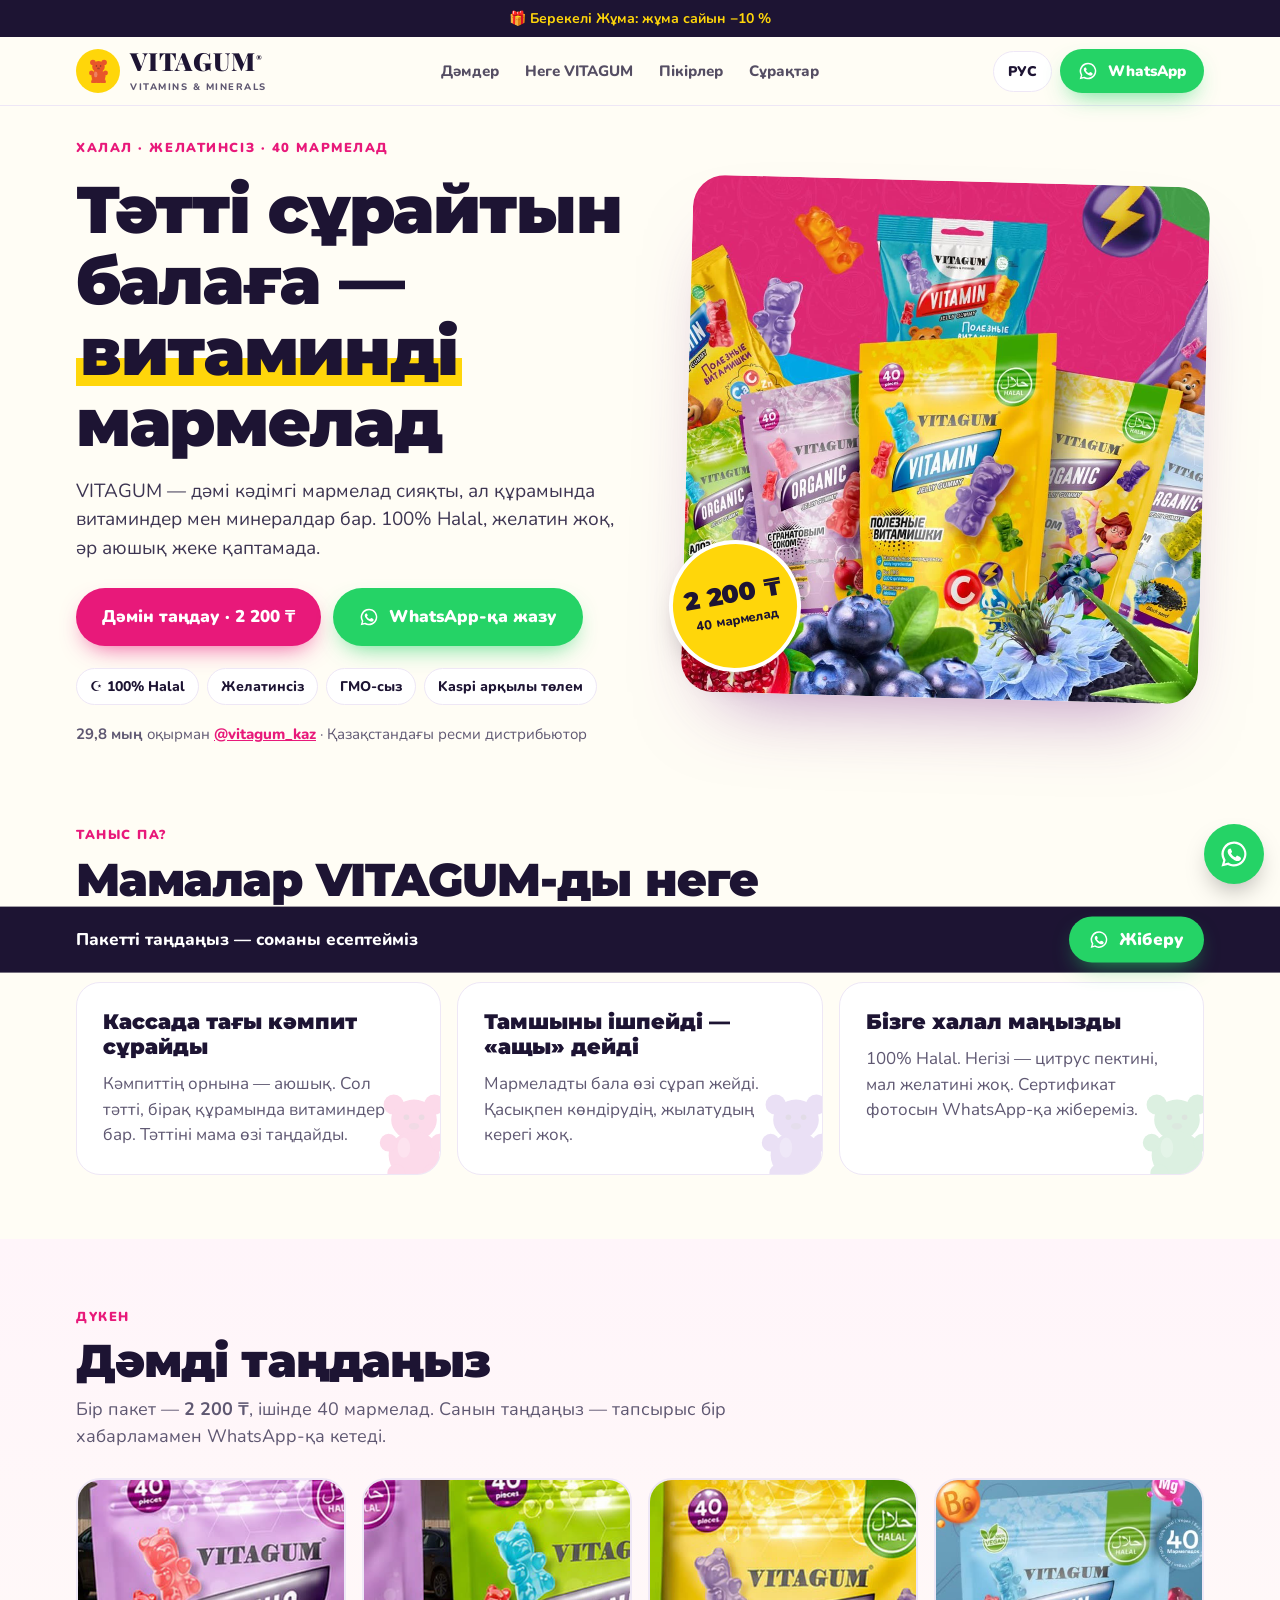
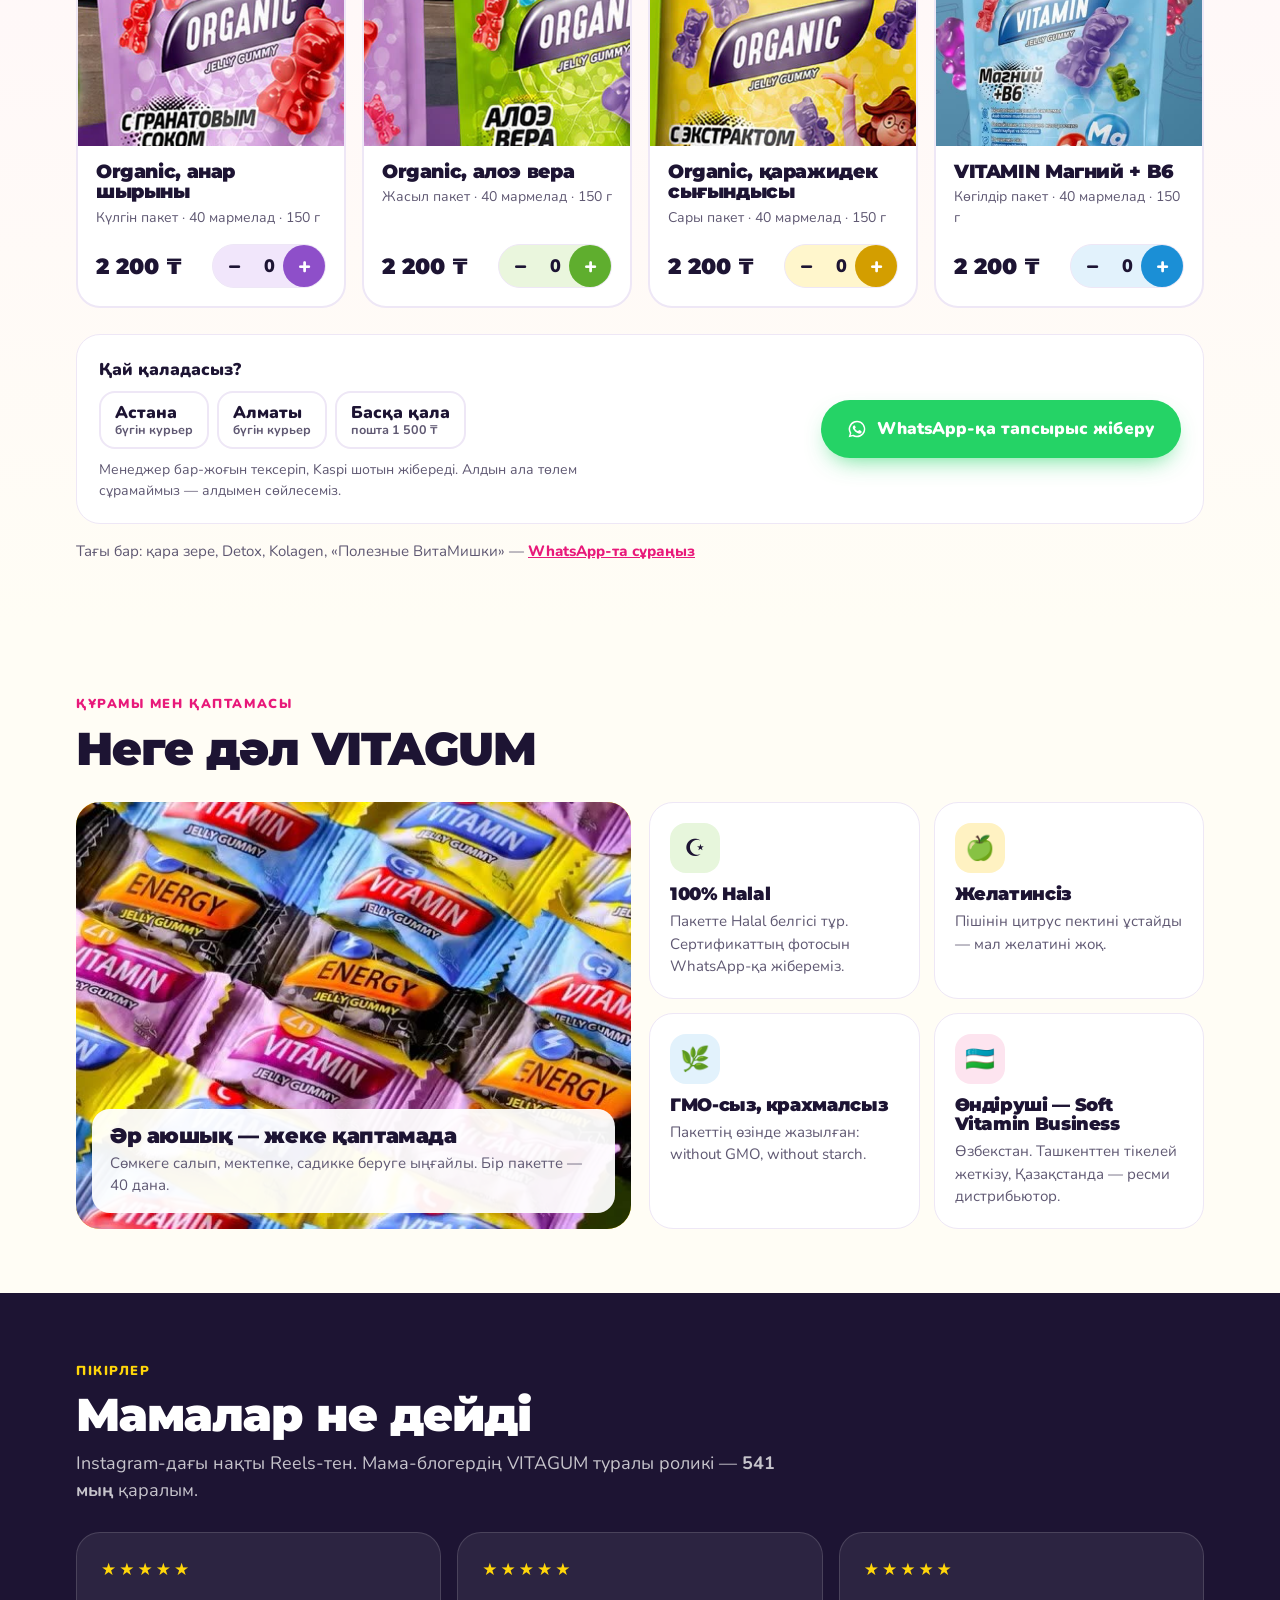
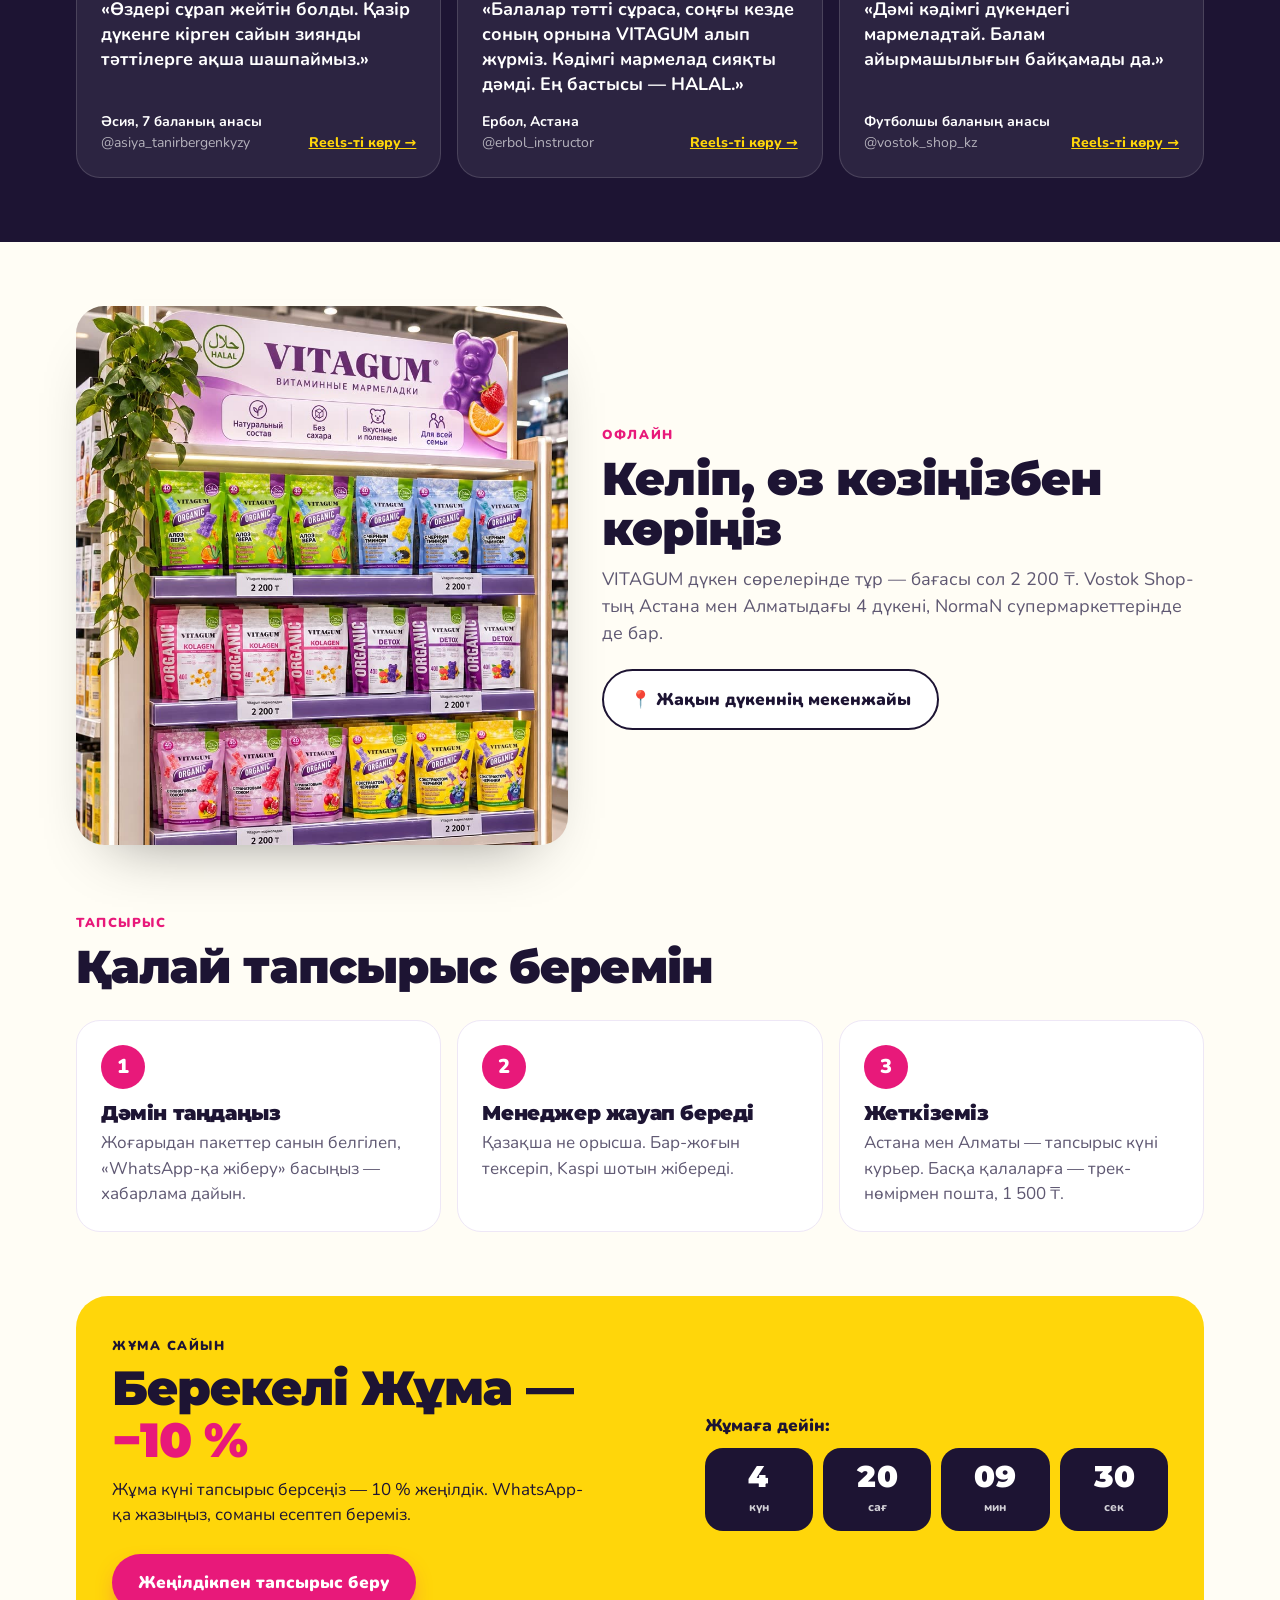
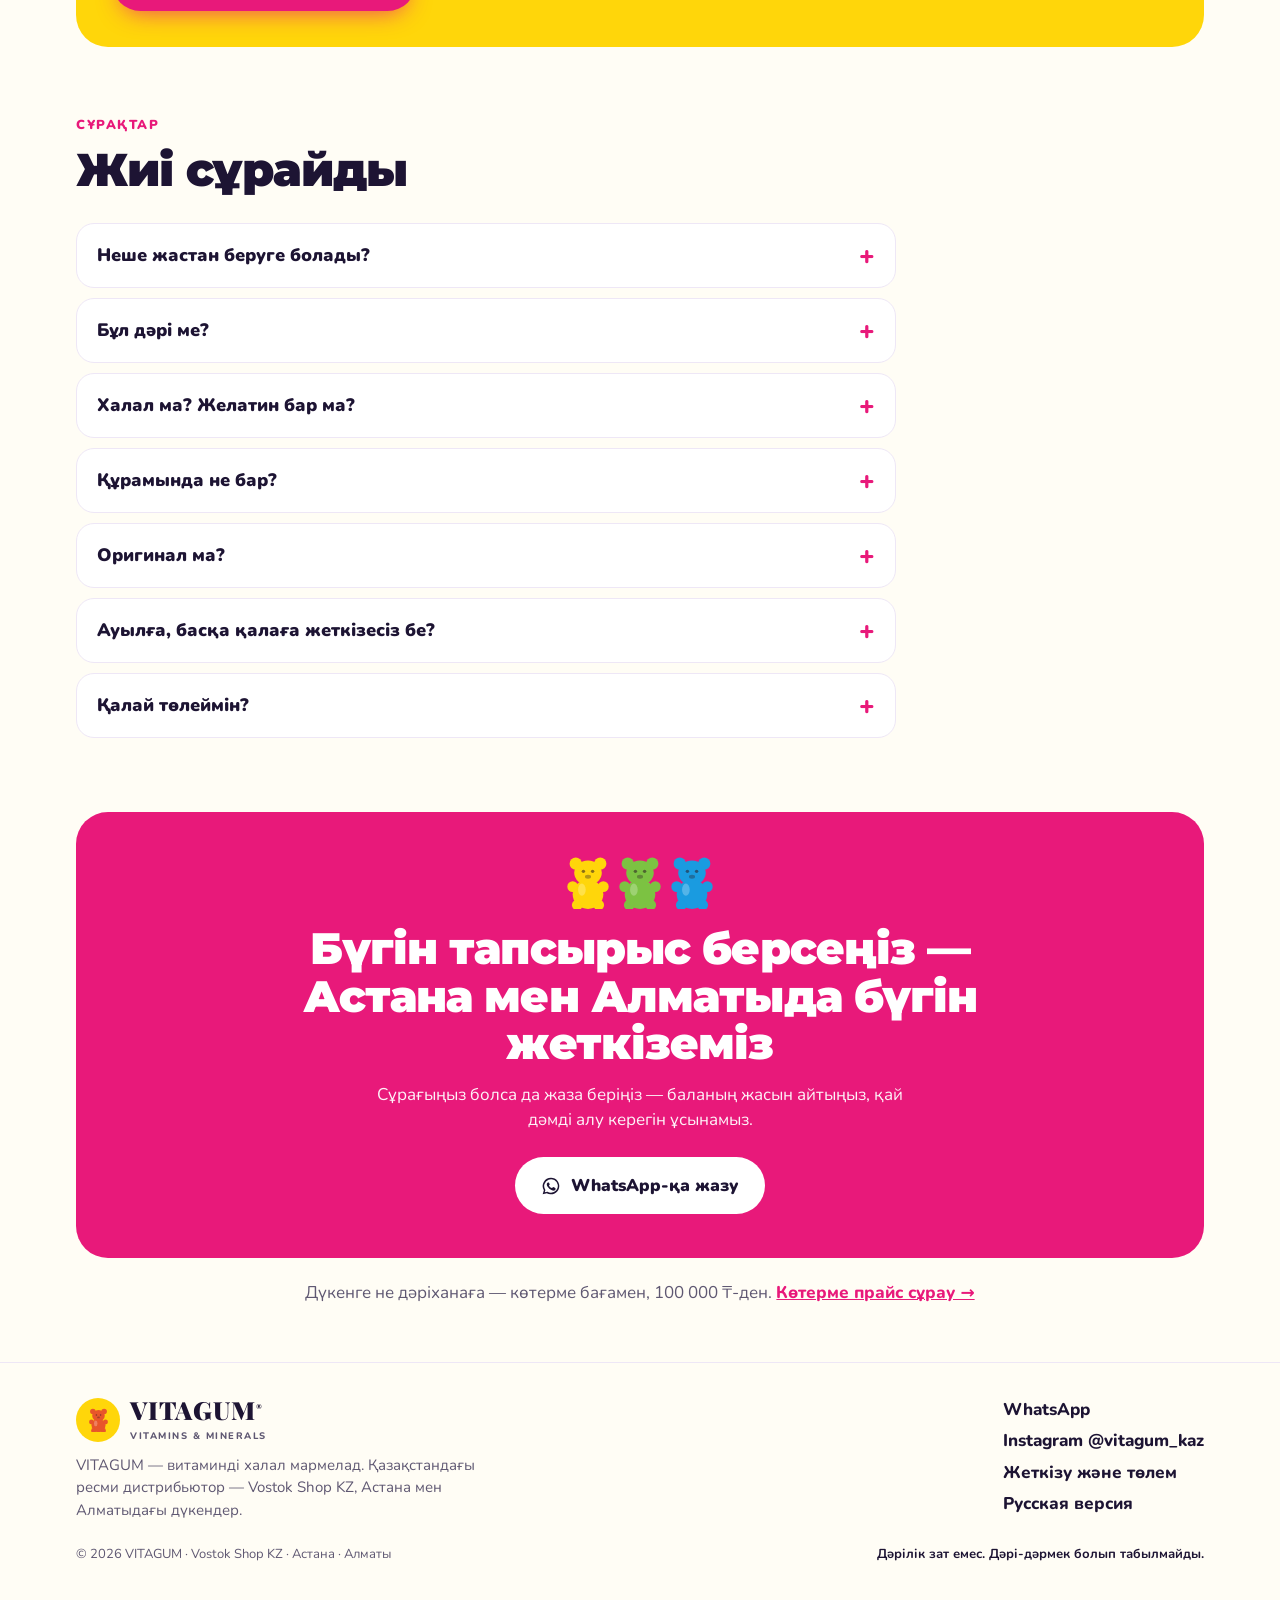
==== commit ed8ad78c: "WhatsApp для заявок: номера из Instagram @vitagum_kaz (Астана, Алматы) Co-Authored-By: Claude Opus 5" ====
--- a/kk/index.html
+++ b/kk/index.html
@@ -325,7 +325,7 @@
 <script src="../assets/lp.js"></script>
 <!-- TODO (не показывать на сайте):
 - Цена Магний + B6 = 2 200 ₸ — со слов блогера, сверить с прайсом. Organic 2 200 ₸ — по ценникам на полке.
-- WhatsApp в VG_CONFIG (+7 705 815 13 77) отличается от номеров в постах @vitagum_kaz (Астана +7 700 772 23 89 / +7 700 250 65 29, Алматы +7 747 840 30 86) — подтвердить, куда вести заявки.
+- WhatsApp: Астана и другие города → +7 700 772 23 89, Алматы → +7 747 840 30 86 (номера из постов @vitagum_kaz, выбор Бакира 25.11.2026).
 - Возраст «с 2 лет» — по vitagum.tilda.ws; на flip.kz указано «от 3 лет» — сверить с этикеткой для РК.
 - Номер и орган халал-сертификата; реальные адреса 4 магазинов и NormaN.
 - Отзывы — цитаты из публичных Reels (коллаборации) — получить согласие авторов на размещение.
